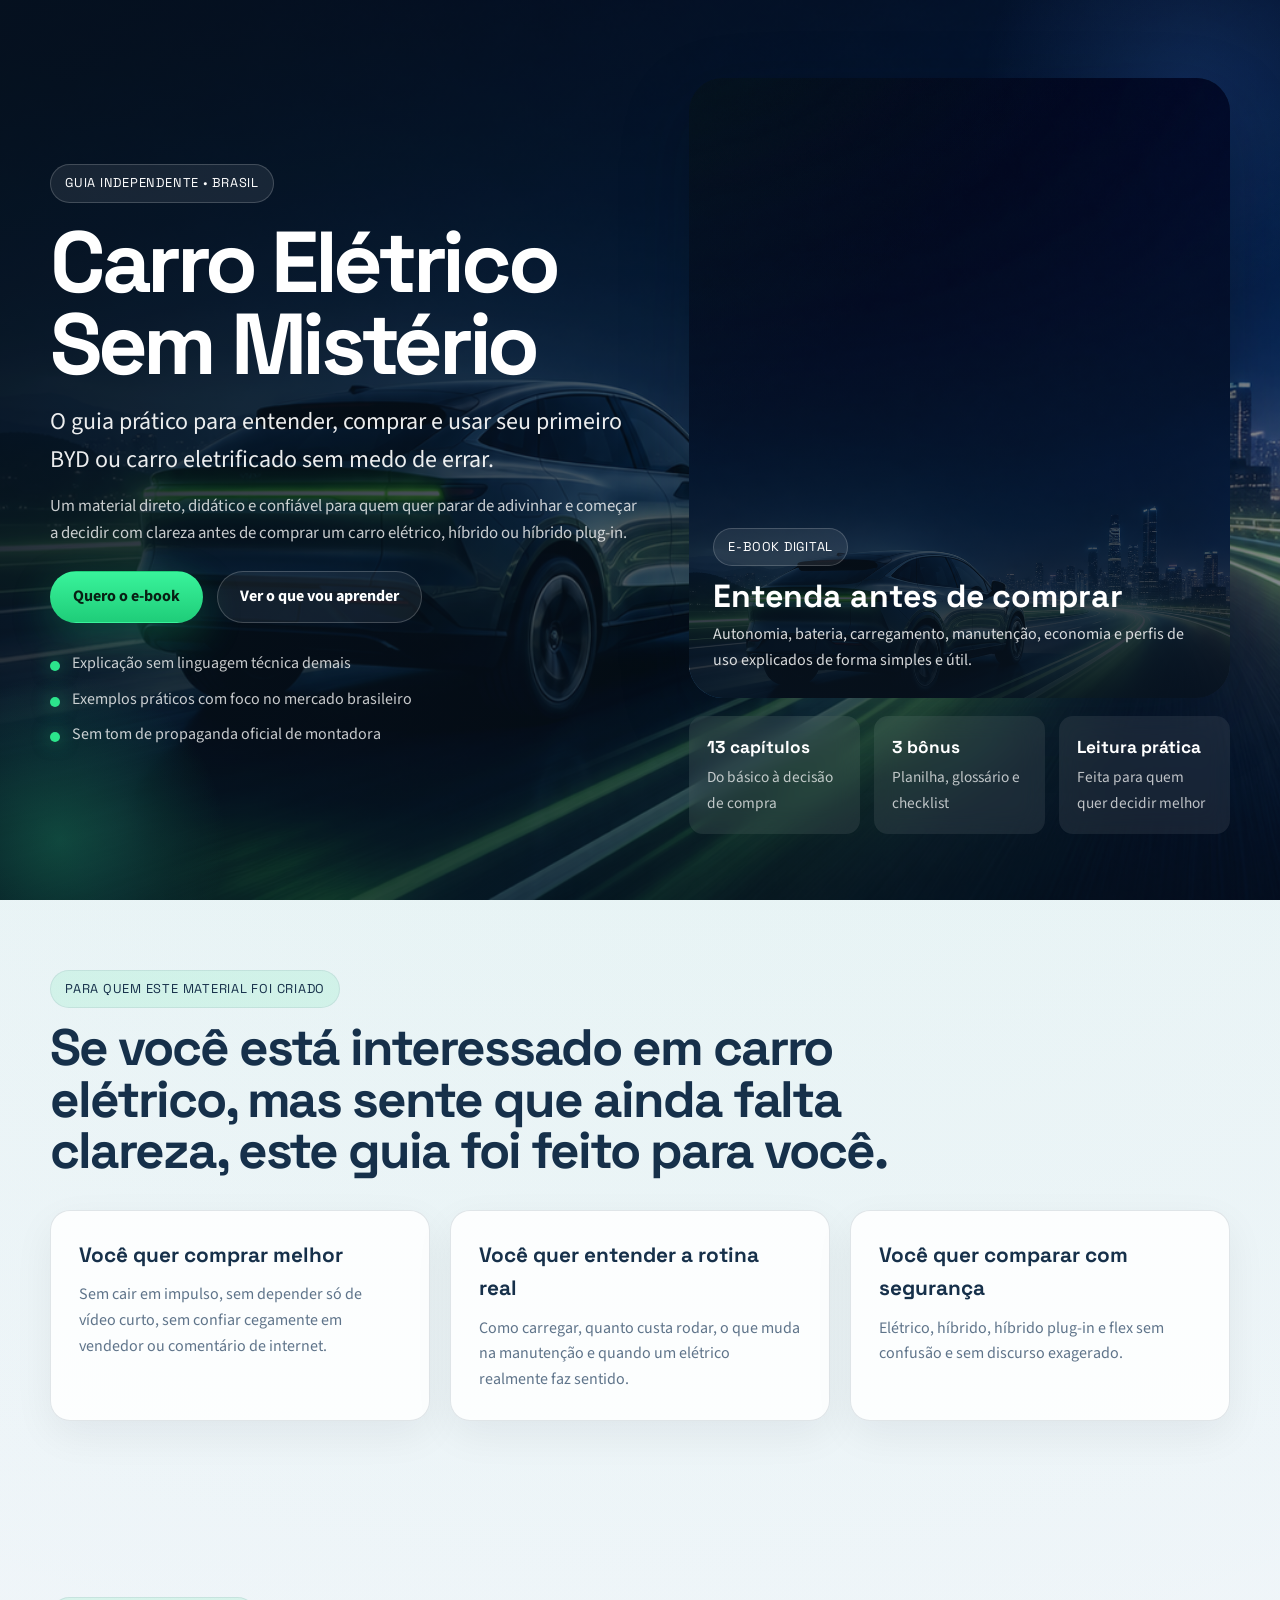
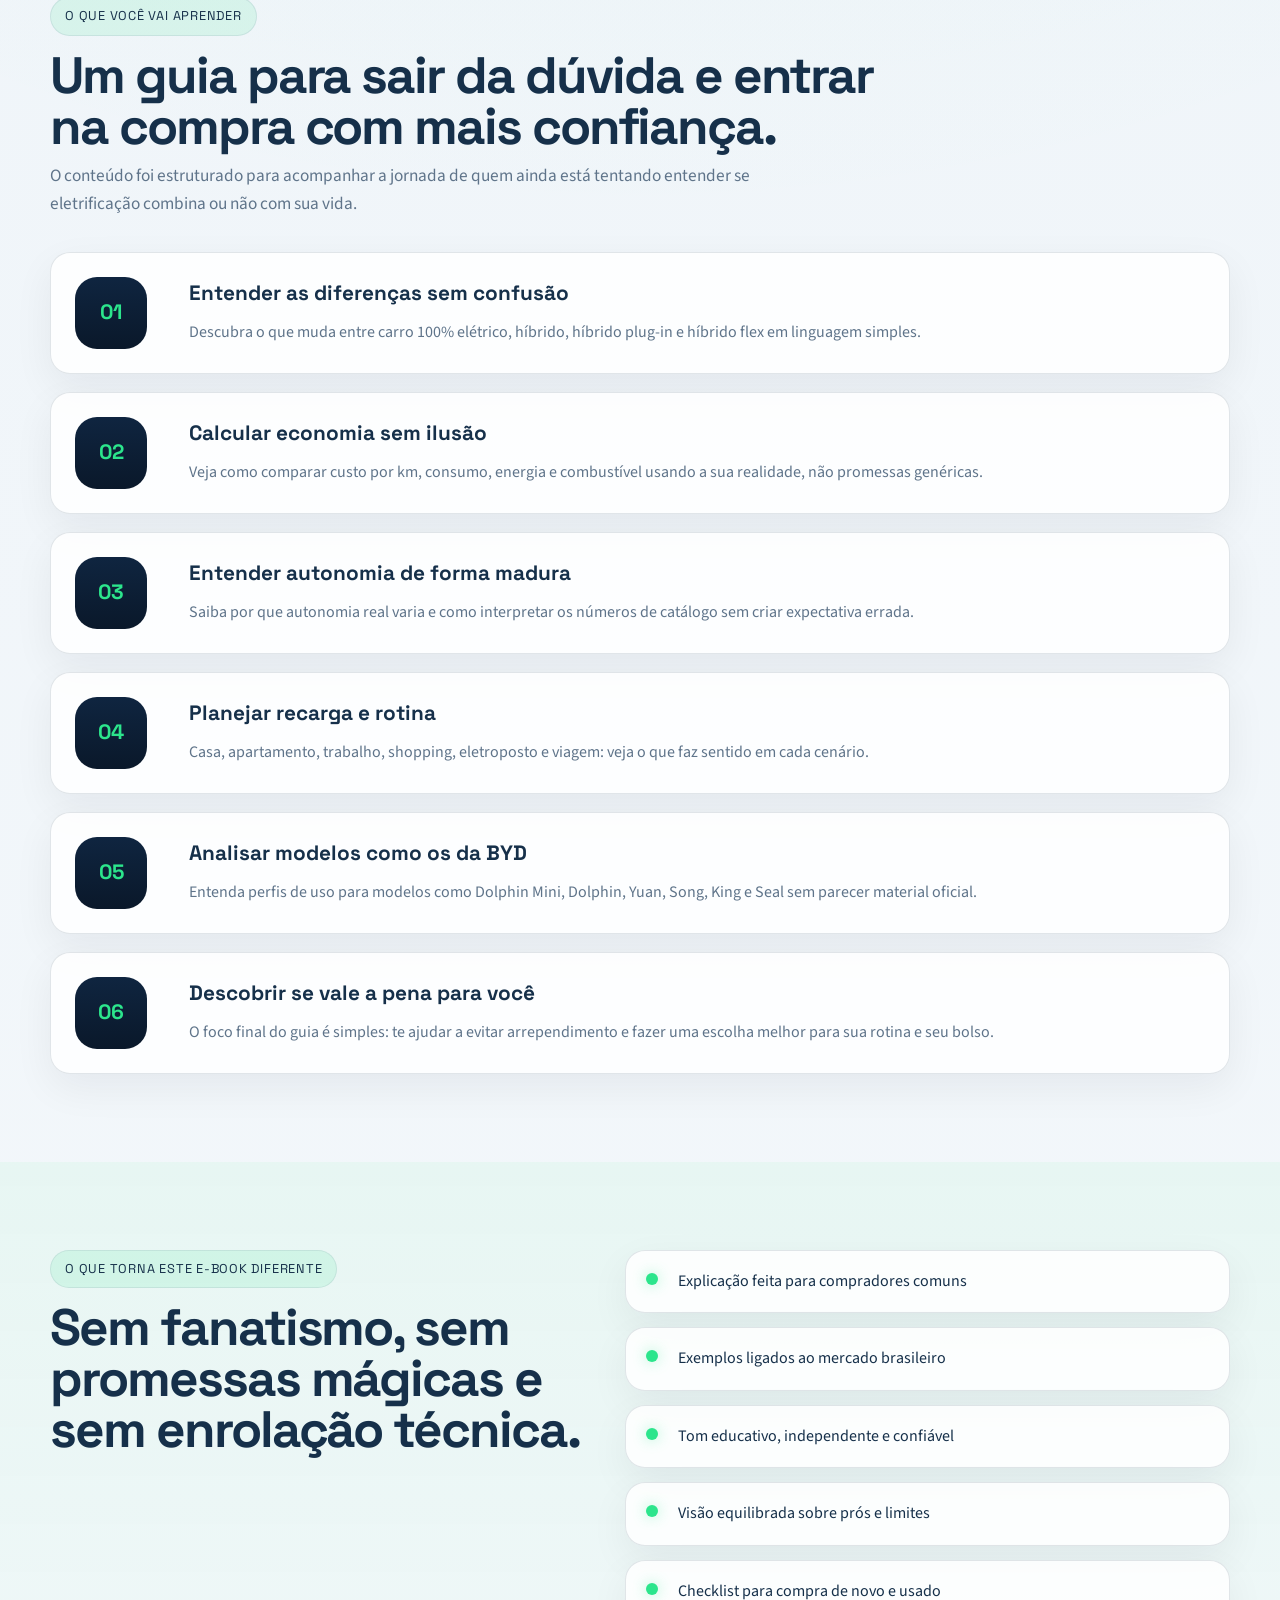
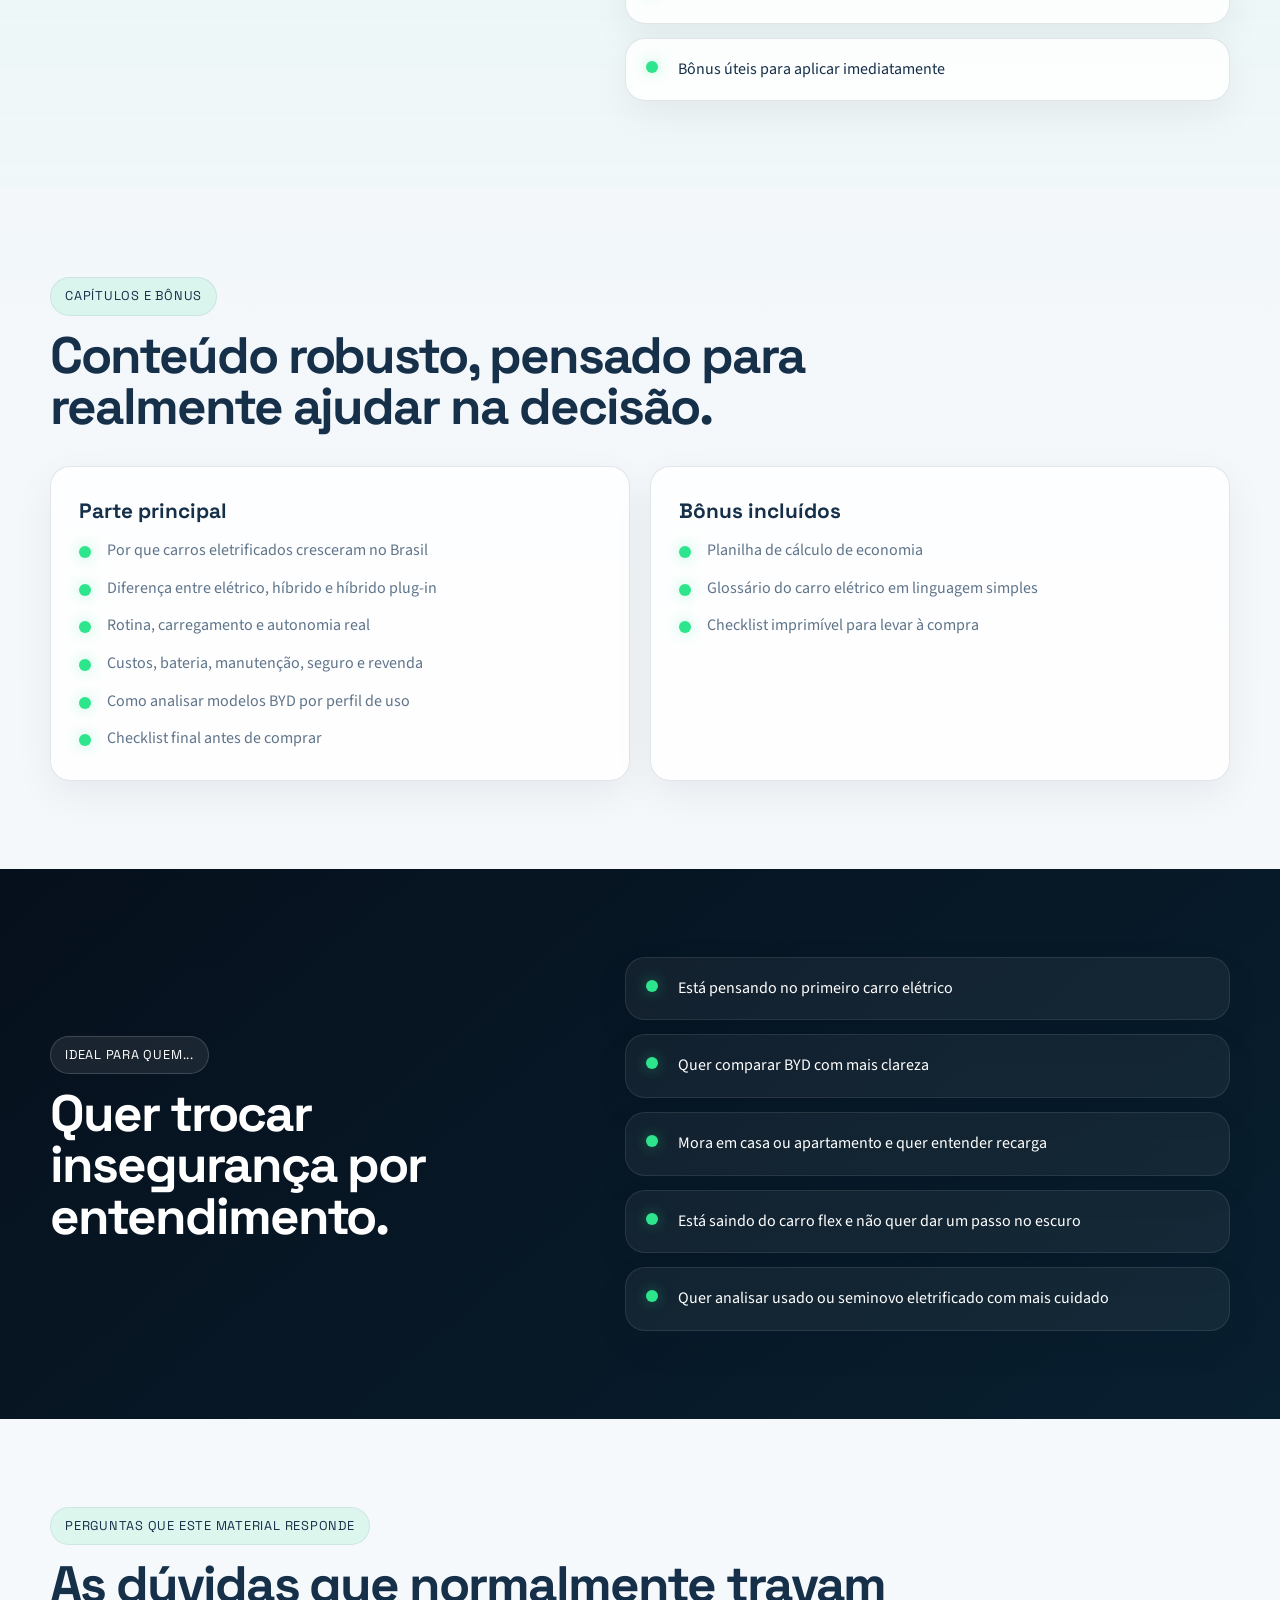
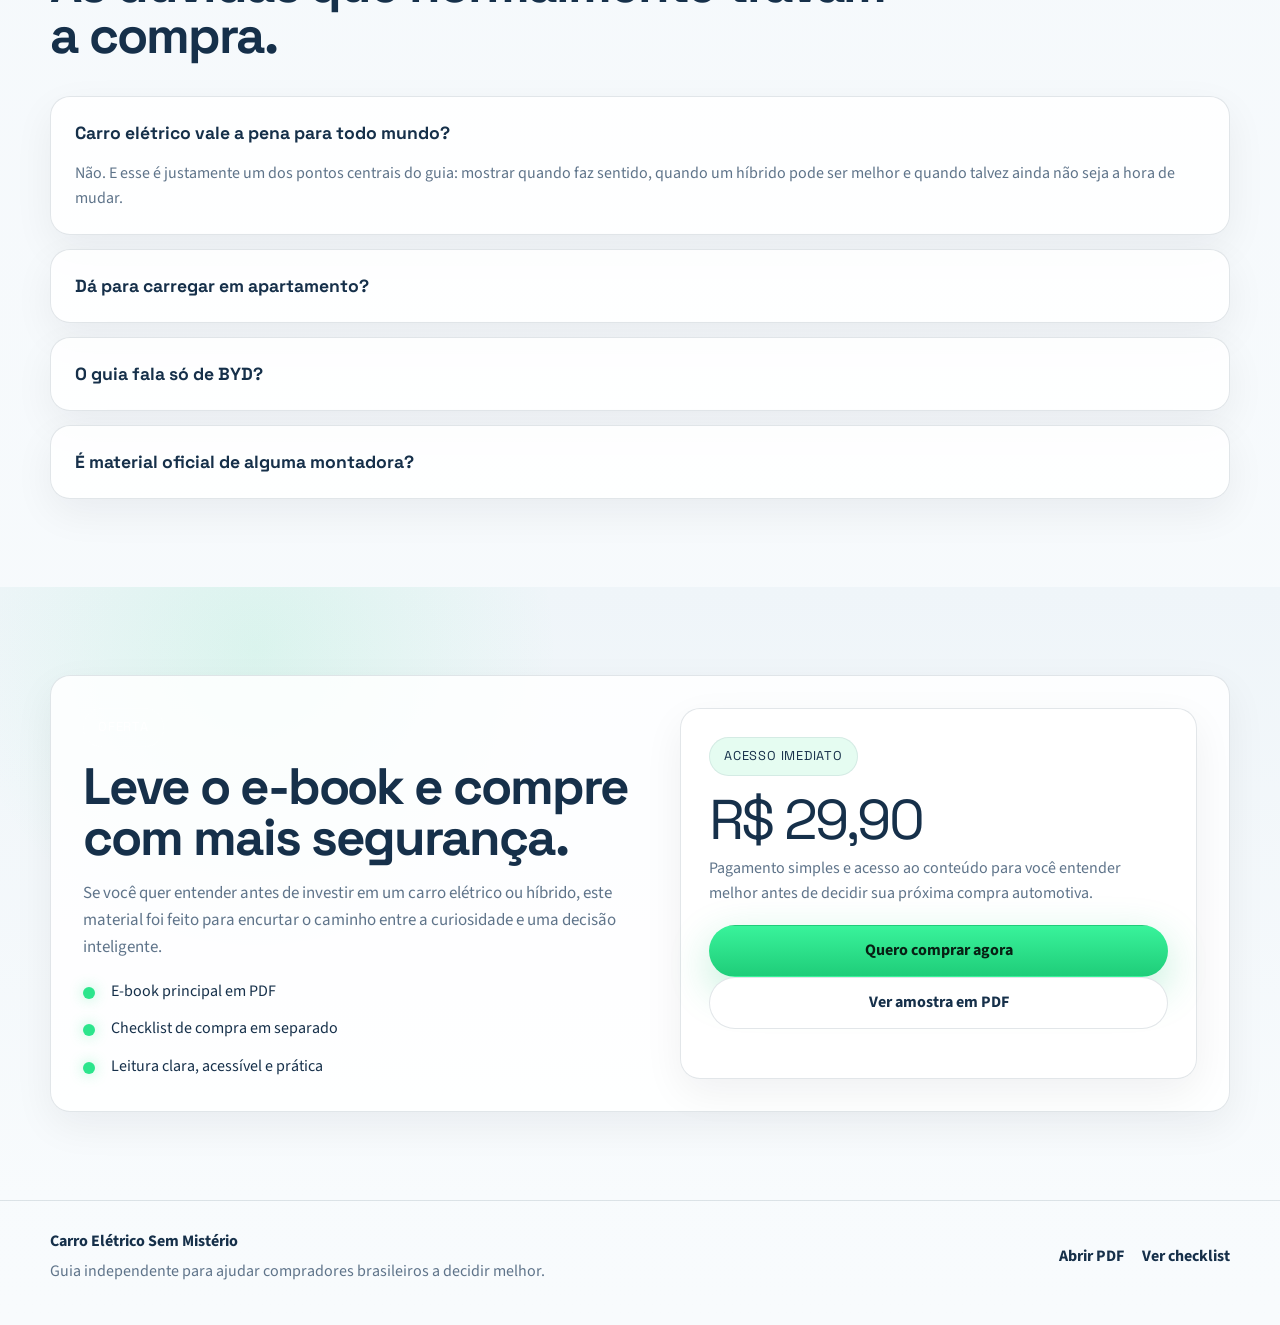
==== index.html @ 1630965d "Add ebook files and sales landing page" ====
<!doctype html>
<html lang="pt-BR">
  <head>
    <meta charset="utf-8">
    <meta name="viewport" content="width=device-width, initial-scale=1">
    <title>Carro Elétrico Sem Mistério | Guia independente para comprar melhor</title>
    <meta
      name="description"
      content="Entenda bateria, autonomia, carregamento, manutenção, economia e escolha do modelo ideal antes de comprar seu primeiro carro elétrico ou híbrido."
    >
    <link rel="preconnect" href="https://fonts.googleapis.com">
    <link rel="preconnect" href="https://fonts.gstatic.com" crossorigin>
    <link
      href="https://fonts.googleapis.com/css2?family=Space+Grotesk:wght@400;500;700&family=Source+Sans+3:wght@400;600;700&display=swap"
      rel="stylesheet"
    >
    <link rel="stylesheet" href="styles.css">
  </head>
  <body>
    <header class="hero">
      <div class="hero__bg"></div>
      <div class="hero__glow hero__glow--left"></div>
      <div class="hero__glow hero__glow--right"></div>
      <div class="container hero__inner">
        <div class="hero__copy">
          <div class="pill">Guia independente • Brasil</div>
          <h1>Carro Elétrico Sem Mistério</h1>
          <p class="hero__lead">
            O guia prático para entender, comprar e usar seu primeiro BYD ou carro
            eletrificado sem medo de errar.
          </p>
          <p class="hero__text">
            Um material direto, didático e confiável para quem quer parar de
            adivinhar e começar a decidir com clareza antes de comprar um carro
            elétrico, híbrido ou híbrido plug-in.
          </p>
          <div class="hero__actions">
            <a class="btn btn--primary" href="#oferta">Quero o e-book</a>
            <a class="btn btn--ghost" href="#conteudo">Ver o que vou aprender</a>
          </div>
          <ul class="hero__trust">
            <li>Explicação sem linguagem técnica demais</li>
            <li>Exemplos práticos com foco no mercado brasileiro</li>
            <li>Sem tom de propaganda oficial de montadora</li>
          </ul>
        </div>

        <aside class="hero__card">
          <div class="book-card">
            <img
              src="cover-background.png"
              alt="Capa do e-book Carro Elétrico Sem Mistério"
              class="book-card__image"
            >
            <div class="book-card__overlay"></div>
            <div class="book-card__content">
              <span class="book-card__tag">E-book digital</span>
              <h2>Entenda antes de comprar</h2>
              <p>
                Autonomia, bateria, carregamento, manutenção, economia e perfis
                de uso explicados de forma simples e útil.
              </p>
            </div>
          </div>
          <div class="stats">
            <div class="stats__item">
              <strong>13 capítulos</strong>
              <span>Do básico à decisão de compra</span>
            </div>
            <div class="stats__item">
              <strong>3 bônus</strong>
              <span>Planilha, glossário e checklist</span>
            </div>
            <div class="stats__item">
              <strong>Leitura prática</strong>
              <span>Feita para quem quer decidir melhor</span>
            </div>
          </div>
        </aside>
      </div>
    </header>

    <main>
      <section class="section section--problem">
        <div class="container">
          <div class="section-heading">
            <span class="eyebrow">Para quem este material foi criado</span>
            <h2>Se você está interessado em carro elétrico, mas sente que ainda falta clareza, este guia foi feito para você.</h2>
          </div>
          <div class="grid grid--3">
            <article class="card">
              <h3>Você quer comprar melhor</h3>
              <p>
                Sem cair em impulso, sem depender só de vídeo curto, sem confiar
                cegamente em vendedor ou comentário de internet.
              </p>
            </article>
            <article class="card">
              <h3>Você quer entender a rotina real</h3>
              <p>
                Como carregar, quanto custa rodar, o que muda na manutenção e
                quando um elétrico realmente faz sentido.
              </p>
            </article>
            <article class="card">
              <h3>Você quer comparar com segurança</h3>
              <p>
                Elétrico, híbrido, híbrido plug-in e flex sem confusão e sem
                discurso exagerado.
              </p>
            </article>
          </div>
        </div>
      </section>

      <section id="conteudo" class="section">
        <div class="container">
          <div class="section-heading">
            <span class="eyebrow">O que você vai aprender</span>
            <h2>Um guia para sair da dúvida e entrar na compra com mais confiança.</h2>
            <p>
              O conteúdo foi estruturado para acompanhar a jornada de quem ainda
              está tentando entender se eletrificação combina ou não com sua vida.
            </p>
          </div>

          <div class="feature-list">
            <article class="feature">
              <span class="feature__number">01</span>
              <div>
                <h3>Entender as diferenças sem confusão</h3>
                <p>
                  Descubra o que muda entre carro 100% elétrico, híbrido,
                  híbrido plug-in e híbrido flex em linguagem simples.
                </p>
              </div>
            </article>
            <article class="feature">
              <span class="feature__number">02</span>
              <div>
                <h3>Calcular economia sem ilusão</h3>
                <p>
                  Veja como comparar custo por km, consumo, energia e
                  combustível usando a sua realidade, não promessas genéricas.
                </p>
              </div>
            </article>
            <article class="feature">
              <span class="feature__number">03</span>
              <div>
                <h3>Entender autonomia de forma madura</h3>
                <p>
                  Saiba por que autonomia real varia e como interpretar os
                  números de catálogo sem criar expectativa errada.
                </p>
              </div>
            </article>
            <article class="feature">
              <span class="feature__number">04</span>
              <div>
                <h3>Planejar recarga e rotina</h3>
                <p>
                  Casa, apartamento, trabalho, shopping, eletroposto e viagem:
                  veja o que faz sentido em cada cenário.
                </p>
              </div>
            </article>
            <article class="feature">
              <span class="feature__number">05</span>
              <div>
                <h3>Analisar modelos como os da BYD</h3>
                <p>
                  Entenda perfis de uso para modelos como Dolphin Mini,
                  Dolphin, Yuan, Song, King e Seal sem parecer material oficial.
                </p>
              </div>
            </article>
            <article class="feature">
              <span class="feature__number">06</span>
              <div>
                <h3>Descobrir se vale a pena para você</h3>
                <p>
                  O foco final do guia é simples: te ajudar a evitar arrependimento
                  e fazer uma escolha melhor para sua rotina e seu bolso.
                </p>
              </div>
            </article>
          </div>
        </div>
      </section>

      <section class="section section--accent">
        <div class="container split">
          <div>
            <span class="eyebrow">O que torna este e-book diferente</span>
            <h2>Sem fanatismo, sem promessas mágicas e sem enrolação técnica.</h2>
          </div>
          <div class="check-grid">
            <div class="check-item">Explicação feita para compradores comuns</div>
            <div class="check-item">Exemplos ligados ao mercado brasileiro</div>
            <div class="check-item">Tom educativo, independente e confiável</div>
            <div class="check-item">Visão equilibrada sobre prós e limites</div>
            <div class="check-item">Checklist para compra de novo e usado</div>
            <div class="check-item">Bônus úteis para aplicar imediatamente</div>
          </div>
        </div>
      </section>

      <section class="section">
        <div class="container">
          <div class="section-heading">
            <span class="eyebrow">Capítulos e bônus</span>
            <h2>Conteúdo robusto, pensado para realmente ajudar na decisão.</h2>
          </div>
          <div class="chapters">
            <article class="chapter-card">
              <h3>Parte principal</h3>
              <ul>
                <li>Por que carros eletrificados cresceram no Brasil</li>
                <li>Diferença entre elétrico, híbrido e híbrido plug-in</li>
                <li>Rotina, carregamento e autonomia real</li>
                <li>Custos, bateria, manutenção, seguro e revenda</li>
                <li>Como analisar modelos BYD por perfil de uso</li>
                <li>Checklist final antes de comprar</li>
              </ul>
            </article>
            <article class="chapter-card">
              <h3>Bônus incluídos</h3>
              <ul>
                <li>Planilha de cálculo de economia</li>
                <li>Glossário do carro elétrico em linguagem simples</li>
                <li>Checklist imprimível para levar à compra</li>
              </ul>
            </article>
          </div>
        </div>
      </section>

      <section class="section section--dark">
        <div class="container split split--center">
          <div>
            <span class="eyebrow">Ideal para quem...</span>
            <h2>Quer trocar insegurança por entendimento.</h2>
          </div>
          <div class="audience-list">
            <div class="audience-item">Está pensando no primeiro carro elétrico</div>
            <div class="audience-item">Quer comparar BYD com mais clareza</div>
            <div class="audience-item">Mora em casa ou apartamento e quer entender recarga</div>
            <div class="audience-item">Está saindo do carro flex e não quer dar um passo no escuro</div>
            <div class="audience-item">Quer analisar usado ou seminovo eletrificado com mais cuidado</div>
          </div>
        </div>
      </section>

      <section class="section">
        <div class="container">
          <div class="section-heading">
            <span class="eyebrow">Perguntas que este material responde</span>
            <h2>As dúvidas que normalmente travam a compra.</h2>
          </div>
          <div class="faq">
            <details class="faq__item" open>
              <summary>Carro elétrico vale a pena para todo mundo?</summary>
              <p>
                Não. E esse é justamente um dos pontos centrais do guia: mostrar
                quando faz sentido, quando um híbrido pode ser melhor e quando talvez
                ainda não seja a hora de mudar.
              </p>
            </details>
            <details class="faq__item">
              <summary>Dá para carregar em apartamento?</summary>
              <p>
                Em muitos casos, sim. Mas existem regras, limitações e cuidados
                técnicos que precisam ser avaliados com o condomínio e com um
                profissional qualificado.
              </p>
            </details>
            <details class="faq__item">
              <summary>O guia fala só de BYD?</summary>
              <p>
                Não. Ele usa modelos como os da BYD como referência prática,
                porque são muito procurados no Brasil, mas o conteúdo ajuda em
                qualquer comparação de eletrificados.
              </p>
            </details>
            <details class="faq__item">
              <summary>É material oficial de alguma montadora?</summary>
              <p>
                Não. É um guia independente e educativo, pensado para ajudar o
                comprador a decidir melhor.
              </p>
            </details>
          </div>
        </div>
      </section>

      <section id="oferta" class="section offer">
        <div class="container offer__box">
          <div class="offer__copy">
            <span class="eyebrow">Oferta</span>
            <h2>Leve o e-book e compre com mais segurança.</h2>
            <p>
              Se você quer entender antes de investir em um carro elétrico ou
              híbrido, este material foi feito para encurtar o caminho entre a
              curiosidade e uma decisão inteligente.
            </p>
            <ul class="offer__list">
              <li>E-book principal em PDF</li>
              <li>Checklist de compra em separado</li>
              <li>Leitura clara, acessível e prática</li>
            </ul>
          </div>
          <div class="price-card">
            <div class="price-card__label">Acesso imediato</div>
            <div class="price-card__price">R$ 29,90</div>
            <p class="price-card__note">
              Pagamento simples e acesso ao conteúdo para você entender melhor
              antes de decidir sua próxima compra automotiva.
            </p>
            <a class="btn btn--primary btn--full" href="https://pay.cakto.com.br/drbs28f_901971" target="_blank" rel="noopener noreferrer">Quero comprar agora</a>
            <a class="btn btn--secondary btn--full" href="ebook-carro-eletrico-sem-misterio.pdf" target="_blank" rel="noopener noreferrer">Ver amostra em PDF</a>
          </div>
        </div>
      </section>
    </main>

    <footer class="footer">
      <div class="container footer__inner">
        <div>
          <strong>Carro Elétrico Sem Mistério</strong>
          <p>Guia independente para ajudar compradores brasileiros a decidir melhor.</p>
        </div>
        <div class="footer__links">
          <a href="ebook-carro-eletrico-sem-misterio.pdf" target="_blank" rel="noopener noreferrer">Abrir PDF</a>
          <a href="checklist-compra-carro-eletrico.md" target="_blank" rel="noopener noreferrer">Ver checklist</a>
        </div>
      </div>
    </footer>
  </body>
</html>
---- styles.css ----
:root {
  --bg: #08131f;
  --bg-soft: #0d1d2f;
  --panel: #0f2135;
  --paper: #f5f8fb;
  --white: #ffffff;
  --text: #16304a;
  --muted: #5f748a;
  --line: rgba(19, 48, 74, 0.12);
  --green: #2ce58c;
  --green-dark: #11b666;
  --green-soft: rgba(44, 229, 140, 0.12);
  --shadow: 0 24px 70px rgba(2, 12, 24, 0.24);
  --radius-lg: 28px;
  --radius-md: 20px;
  --radius-sm: 14px;
  --container: 1180px;
}

* {
  box-sizing: border-box;
}

html {
  scroll-behavior: smooth;
}

body {
  margin: 0;
  color: var(--text);
  background:
    radial-gradient(circle at top, rgba(44, 229, 140, 0.07), transparent 30%),
    linear-gradient(180deg, #edf3f8 0%, #f8fbfd 100%);
  font-family: "Source Sans 3", Arial, sans-serif;
  line-height: 1.6;
}

img {
  display: block;
  max-width: 100%;
}

a {
  color: inherit;
}

.container {
  width: min(calc(100% - 40px), var(--container));
  margin: 0 auto;
}

.hero {
  position: relative;
  overflow: hidden;
  color: var(--white);
  background:
    linear-gradient(135deg, rgba(7, 19, 31, 0.92), rgba(9, 24, 43, 0.86)),
    linear-gradient(180deg, #07131f, #0d2137);
}

.hero__bg,
.hero__glow {
  position: absolute;
  inset: 0;
}

.hero__bg {
  background:
    linear-gradient(90deg, rgba(6, 17, 28, 0.84), rgba(6, 17, 28, 0.38)),
    url("cover-background.png") center bottom / cover no-repeat;
  opacity: 0.82;
}

.hero__glow--left {
  inset: auto auto -120px -120px;
  width: 360px;
  height: 360px;
  border-radius: 50%;
  background: radial-gradient(circle, rgba(44, 229, 140, 0.24), transparent 65%);
}

.hero__glow--right {
  inset: -120px -120px auto auto;
  width: 420px;
  height: 420px;
  border-radius: 50%;
  background: radial-gradient(circle, rgba(79, 143, 255, 0.16), transparent 70%);
}

.hero__inner {
  position: relative;
  display: grid;
  grid-template-columns: 1.05fr 0.95fr;
  gap: 42px;
  align-items: center;
  min-height: 100vh;
  padding: 72px 0 60px;
}

.pill,
.eyebrow,
.book-card__tag,
.price-card__label {
  display: inline-flex;
  align-items: center;
  gap: 8px;
  padding: 8px 14px;
  border-radius: 999px;
  border: 1px solid rgba(255, 255, 255, 0.18);
  background: rgba(255, 255, 255, 0.08);
  font-family: "Space Grotesk", Arial, sans-serif;
  font-size: 0.8rem;
  letter-spacing: 0.06em;
  text-transform: uppercase;
}

.hero h1,
.section h2,
.book-card h2,
.price-card__price {
  font-family: "Space Grotesk", Arial, sans-serif;
}

.hero h1 {
  margin: 18px 0 18px;
  max-width: 12ch;
  font-size: clamp(2.6rem, 7vw, 5.4rem);
  line-height: 0.95;
  letter-spacing: -0.05em;
}

.hero__lead {
  max-width: 640px;
  margin: 0 0 14px;
  font-size: clamp(1.18rem, 2vw, 1.5rem);
  color: rgba(255, 255, 255, 0.92);
}

.hero__text {
  max-width: 620px;
  margin: 0 0 24px;
  color: rgba(255, 255, 255, 0.78);
  font-size: 1.05rem;
}

.hero__actions {
  display: flex;
  flex-wrap: wrap;
  gap: 14px;
  margin-bottom: 28px;
}

.btn {
  display: inline-flex;
  align-items: center;
  justify-content: center;
  min-height: 52px;
  padding: 0 22px;
  border: 1px solid transparent;
  border-radius: 999px;
  text-decoration: none;
  font-weight: 700;
  transition: transform 0.2s ease, border-color 0.2s ease, background 0.2s ease;
}

.btn:hover {
  transform: translateY(-1px);
}

.btn--primary {
  color: #082014;
  background: linear-gradient(180deg, #39f39b, #1fcd79);
  box-shadow: 0 14px 40px rgba(30, 198, 117, 0.28);
}

.btn--ghost {
  color: var(--white);
  border-color: rgba(255, 255, 255, 0.2);
  background: rgba(255, 255, 255, 0.06);
}

.btn--secondary {
  color: var(--text);
  border-color: var(--line);
  background: var(--white);
}

.btn--full {
  width: 100%;
}

.hero__trust {
  display: grid;
  gap: 10px;
  margin: 0;
  padding: 0;
  list-style: none;
  color: rgba(255, 255, 255, 0.78);
}

.hero__trust li {
  position: relative;
  padding-left: 22px;
}

.hero__trust li::before {
  content: "";
  position: absolute;
  left: 0;
  top: 10px;
  width: 10px;
  height: 10px;
  border-radius: 50%;
  background: var(--green);
  box-shadow: 0 0 18px rgba(44, 229, 140, 0.55);
}

.hero__card {
  display: grid;
  gap: 18px;
}

.book-card {
  position: relative;
  min-height: 620px;
  border-radius: 34px;
  overflow: hidden;
  box-shadow: var(--shadow);
  background: #0b1827;
}

.book-card__image,
.book-card__overlay {
  position: absolute;
  inset: 0;
  width: 100%;
  height: 100%;
}

.book-card__image {
  object-fit: cover;
}

.book-card__overlay {
  background:
    linear-gradient(180deg, rgba(7, 18, 30, 0.18), rgba(7, 18, 30, 0.9)),
    linear-gradient(135deg, rgba(44, 229, 140, 0.08), transparent 35%);
}

.book-card__content {
  position: absolute;
  left: 24px;
  right: 24px;
  bottom: 24px;
  z-index: 1;
}

.book-card h2 {
  margin: 14px 0 10px;
  font-size: 2rem;
  line-height: 1;
}

.book-card p {
  margin: 0;
  color: rgba(255, 255, 255, 0.84);
}

.stats {
  display: grid;
  grid-template-columns: repeat(3, 1fr);
  gap: 14px;
}

.stats__item {
  padding: 18px;
  border-radius: var(--radius-sm);
  background: rgba(255, 255, 255, 0.08);
  backdrop-filter: blur(12px);
}

.stats__item strong {
  display: block;
  margin-bottom: 4px;
  font-family: "Space Grotesk", Arial, sans-serif;
  font-size: 1.08rem;
}

.stats__item span {
  color: rgba(255, 255, 255, 0.72);
  font-size: 0.96rem;
}

.section {
  padding: 88px 0;
}

.section--problem {
  padding-top: 70px;
}

.section--accent {
  background:
    linear-gradient(180deg, rgba(44, 229, 140, 0.07), rgba(44, 229, 140, 0.02)),
    var(--paper);
}

.section--dark {
  color: var(--white);
  background:
    linear-gradient(135deg, rgba(6, 16, 28, 0.97), rgba(8, 31, 47, 0.95)),
    linear-gradient(180deg, #08131f, #10263a);
}

.section-heading {
  max-width: 860px;
  margin-bottom: 34px;
}

.eyebrow {
  color: var(--text);
  border-color: rgba(19, 48, 74, 0.08);
  background: var(--green-soft);
}

.section--dark .eyebrow,
.offer .eyebrow {
  color: var(--white);
  border-color: rgba(255, 255, 255, 0.16);
  background: rgba(255, 255, 255, 0.08);
}

.section h2 {
  margin: 14px 0 10px;
  font-size: clamp(2rem, 4vw, 3.4rem);
  line-height: 1;
  letter-spacing: -0.04em;
}

.section-heading p {
  margin: 0;
  max-width: 700px;
  color: var(--muted);
  font-size: 1.08rem;
}

.section--dark .section-heading p,
.section--dark p {
  color: rgba(255, 255, 255, 0.76);
}

.grid {
  display: grid;
  gap: 20px;
}

.grid--3 {
  grid-template-columns: repeat(3, 1fr);
}

.card,
.chapter-card,
.price-card,
.offer__box,
.faq__item,
.feature,
.check-item,
.audience-item {
  border: 1px solid var(--line);
  border-radius: var(--radius-md);
  background: rgba(255, 255, 255, 0.84);
  box-shadow: 0 14px 40px rgba(8, 24, 39, 0.06);
}

.card {
  padding: 28px;
}

.card h3,
.chapter-card h3,
.feature h3 {
  margin: 0 0 10px;
  font-family: "Space Grotesk", Arial, sans-serif;
  font-size: 1.3rem;
}

.card p,
.chapter-card ul,
.feature p {
  margin: 0;
  color: var(--muted);
}

.feature-list {
  display: grid;
  gap: 18px;
}

.feature {
  display: grid;
  grid-template-columns: 96px 1fr;
  gap: 18px;
  padding: 24px;
}

.feature__number {
  display: grid;
  place-items: center;
  width: 72px;
  height: 72px;
  border-radius: 22px;
  background: linear-gradient(180deg, #0f2540, #0a182a);
  color: var(--green);
  font-family: "Space Grotesk", Arial, sans-serif;
  font-size: 1.3rem;
  font-weight: 700;
}

.split {
  display: grid;
  grid-template-columns: 0.95fr 1.05fr;
  gap: 28px;
  align-items: start;
}

.split--center {
  align-items: center;
}

.check-grid,
.audience-list {
  display: grid;
  gap: 14px;
}

.check-item,
.audience-item {
  position: relative;
  padding: 18px 18px 18px 52px;
}

.check-item::before,
.audience-item::before,
.offer__list li::before,
.chapter-card li::before {
  content: "";
  position: absolute;
  left: 20px;
  top: 22px;
  width: 12px;
  height: 12px;
  border-radius: 50%;
  background: var(--green);
  box-shadow: 0 0 14px rgba(44, 229, 140, 0.4);
}

.chapters {
  display: grid;
  grid-template-columns: 1fr 1fr;
  gap: 20px;
}

.chapter-card {
  padding: 28px;
}

.chapter-card ul,
.offer__list {
  margin: 0;
  padding: 0;
  list-style: none;
}

.chapter-card li,
.offer__list li {
  position: relative;
  padding-left: 28px;
  margin-bottom: 12px;
}

.chapter-card li:last-child,
.offer__list li:last-child {
  margin-bottom: 0;
}

.chapter-card li::before,
.offer__list li::before {
  left: 0;
  top: 8px;
}

.section--dark .audience-item {
  color: var(--white);
  border-color: rgba(255, 255, 255, 0.09);
  background: rgba(255, 255, 255, 0.05);
}

.faq {
  display: grid;
  gap: 14px;
}

.faq__item {
  padding: 22px 24px;
}

.faq__item summary {
  cursor: pointer;
  list-style: none;
  font-family: "Space Grotesk", Arial, sans-serif;
  font-size: 1.1rem;
  font-weight: 700;
}

.faq__item summary::-webkit-details-marker {
  display: none;
}

.faq__item p {
  margin: 14px 0 0;
  color: var(--muted);
}

.offer {
  position: relative;
  background:
    radial-gradient(circle at 20% 10%, rgba(44, 229, 140, 0.11), transparent 26%),
    linear-gradient(180deg, #eff5f9, #f8fbfd);
}

.offer__box {
  display: grid;
  grid-template-columns: 1.05fr 0.95fr;
  gap: 26px;
  padding: 32px;
}

.offer__copy p {
  max-width: 640px;
  color: var(--muted);
  font-size: 1.06rem;
}

.price-card {
  padding: 28px;
}

.price-card__label {
  color: var(--text);
  border-color: rgba(19, 48, 74, 0.08);
  background: var(--green-soft);
}

.price-card__price {
  margin: 16px 0 8px;
  font-size: clamp(2rem, 5vw, 3.5rem);
  line-height: 1;
  letter-spacing: -0.05em;
}

.price-card__note {
  margin: 0 0 18px;
  color: var(--muted);
}

.footer {
  padding: 28px 0 40px;
  border-top: 1px solid var(--line);
}

.footer__inner {
  display: flex;
  gap: 20px;
  align-items: center;
  justify-content: space-between;
}

.footer p {
  margin: 4px 0 0;
  color: var(--muted);
}

.footer__links {
  display: flex;
  gap: 18px;
}

.footer__links a {
  text-decoration: none;
  color: var(--text);
  font-weight: 700;
}

@media (max-width: 1080px) {
  .hero__inner,
  .offer__box,
  .split,
  .grid--3,
  .chapters {
    grid-template-columns: 1fr;
  }

  .hero__inner {
    min-height: auto;
    padding-top: 56px;
  }

  .stats {
    grid-template-columns: 1fr;
  }
}

@media (max-width: 720px) {
  .container {
    width: min(calc(100% - 28px), var(--container));
  }

  .section {
    padding: 68px 0;
  }

  .hero h1 {
    max-width: none;
  }

  .feature {
    grid-template-columns: 1fr;
  }

  .feature__number {
    width: 64px;
    height: 64px;
  }

  .book-card {
    min-height: 460px;
  }

  .footer__inner,
  .hero__actions {
    flex-direction: column;
    align-items: stretch;
  }

  .footer__links {
    flex-wrap: wrap;
  }
}
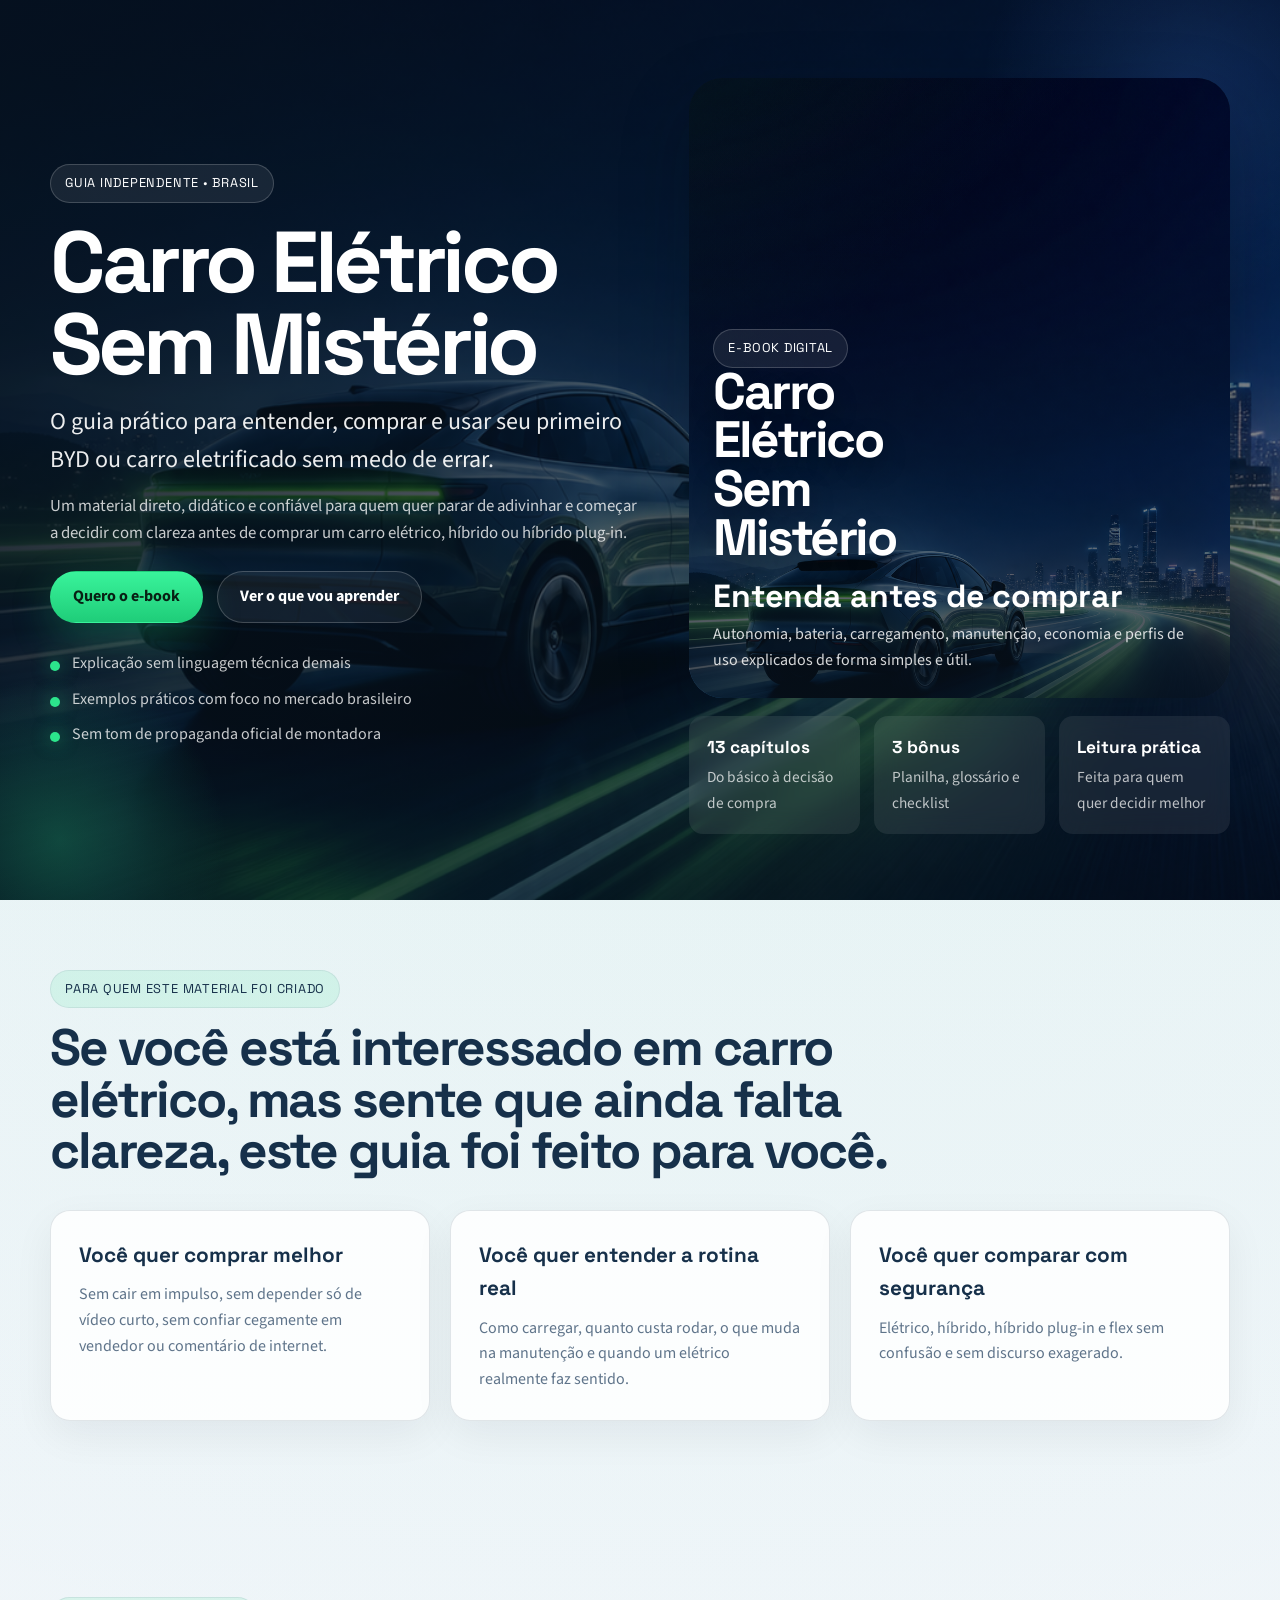
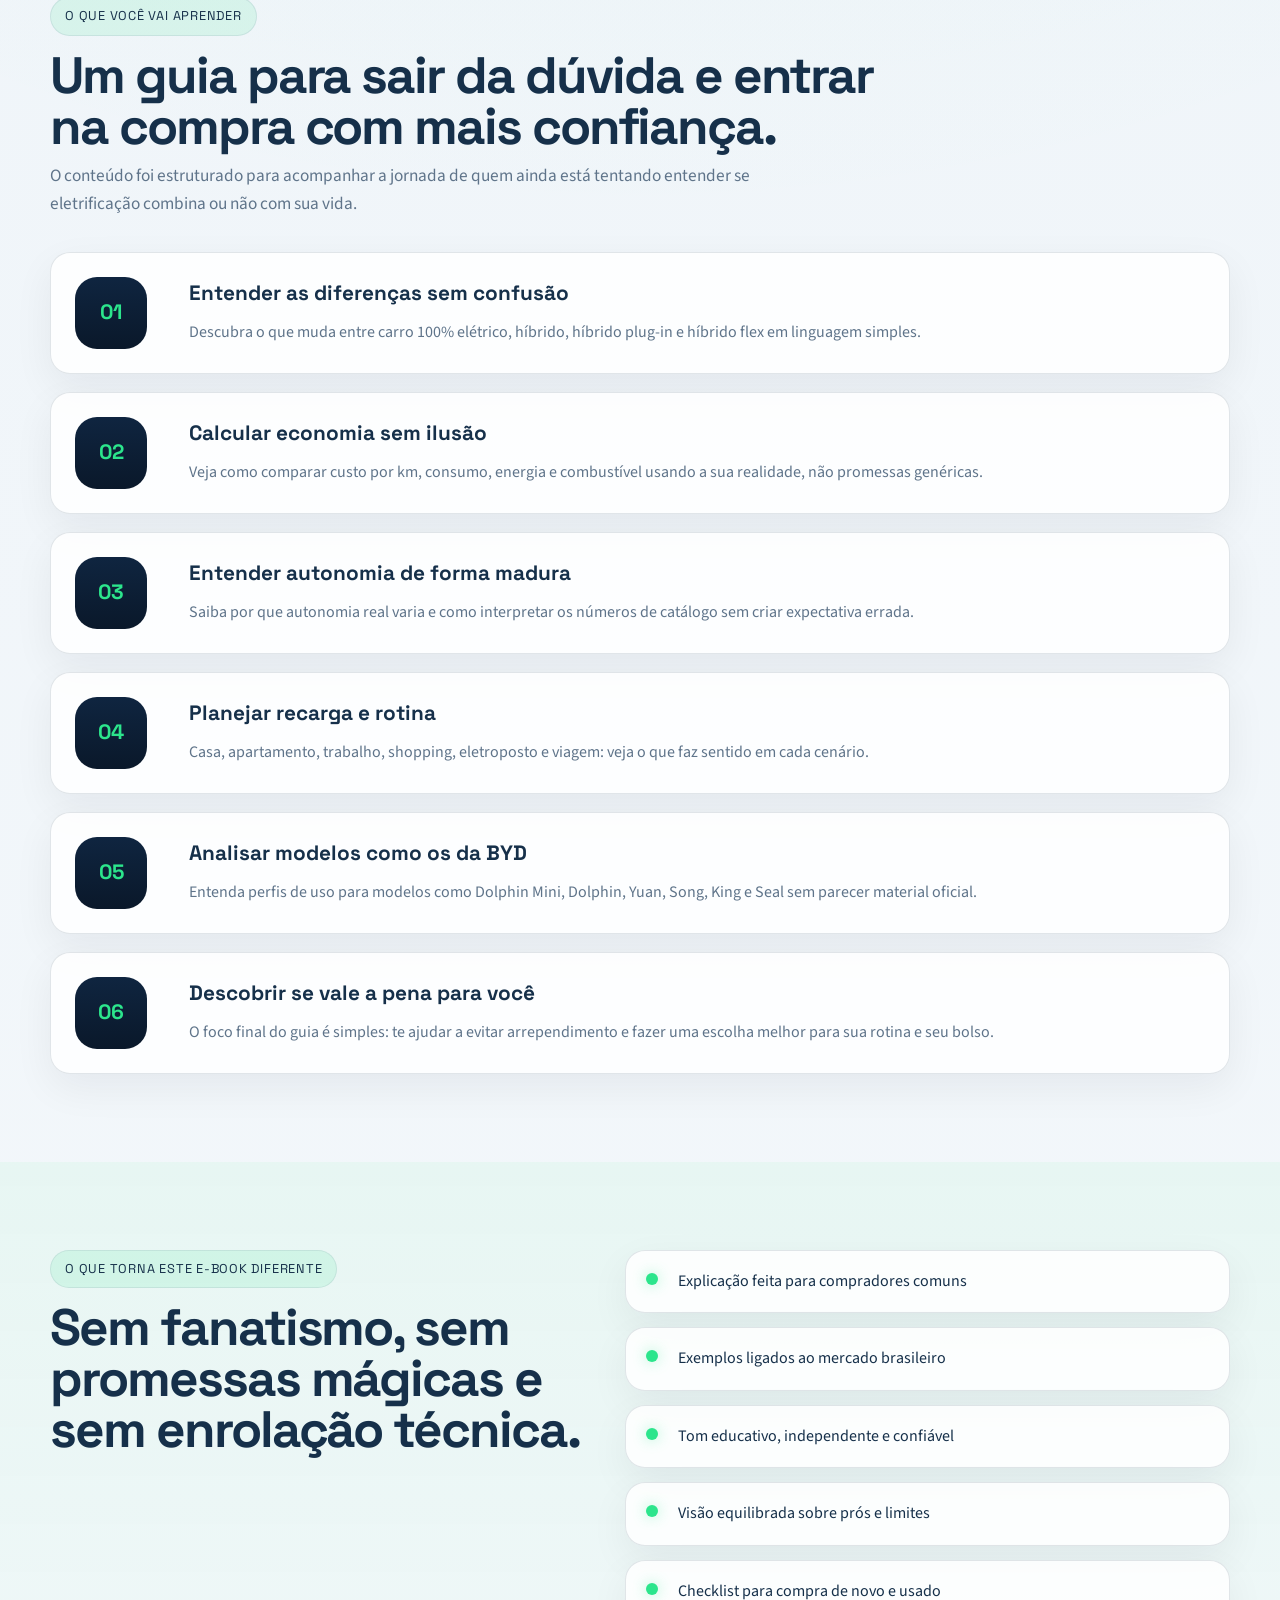
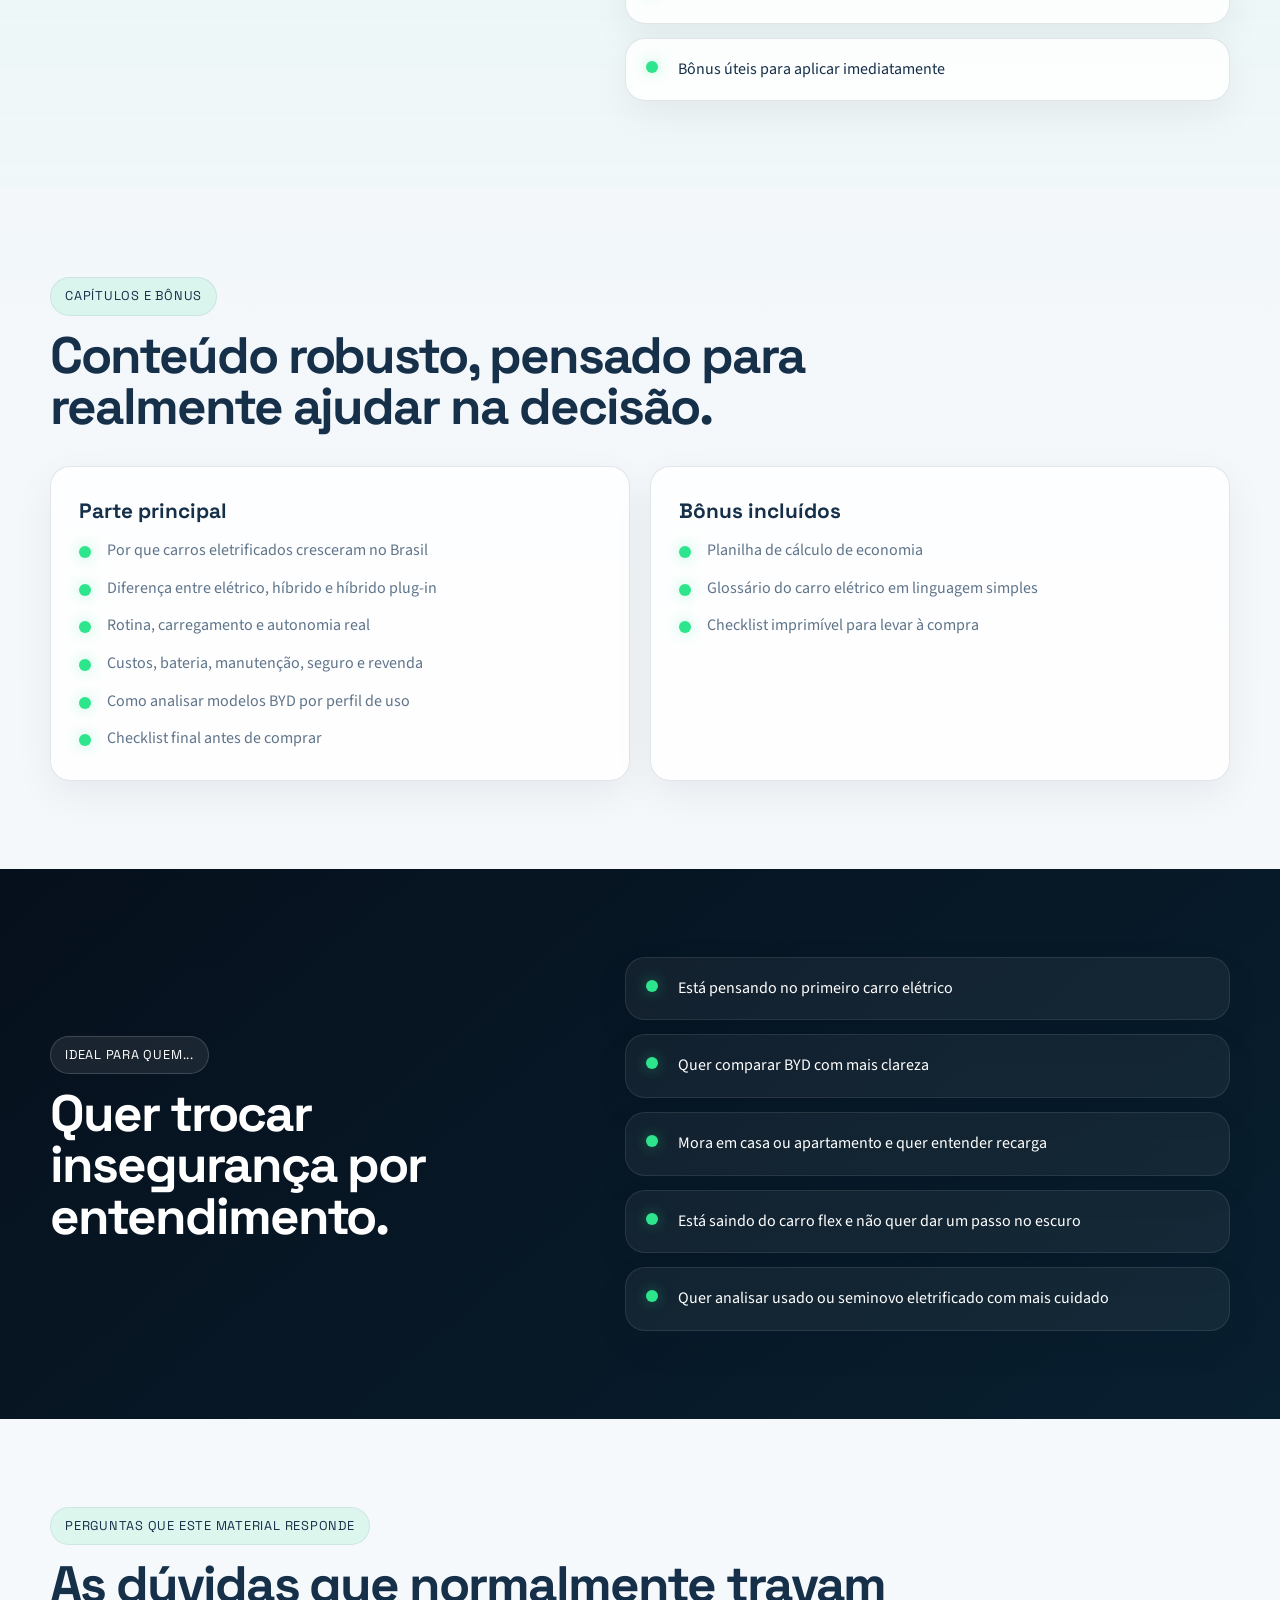
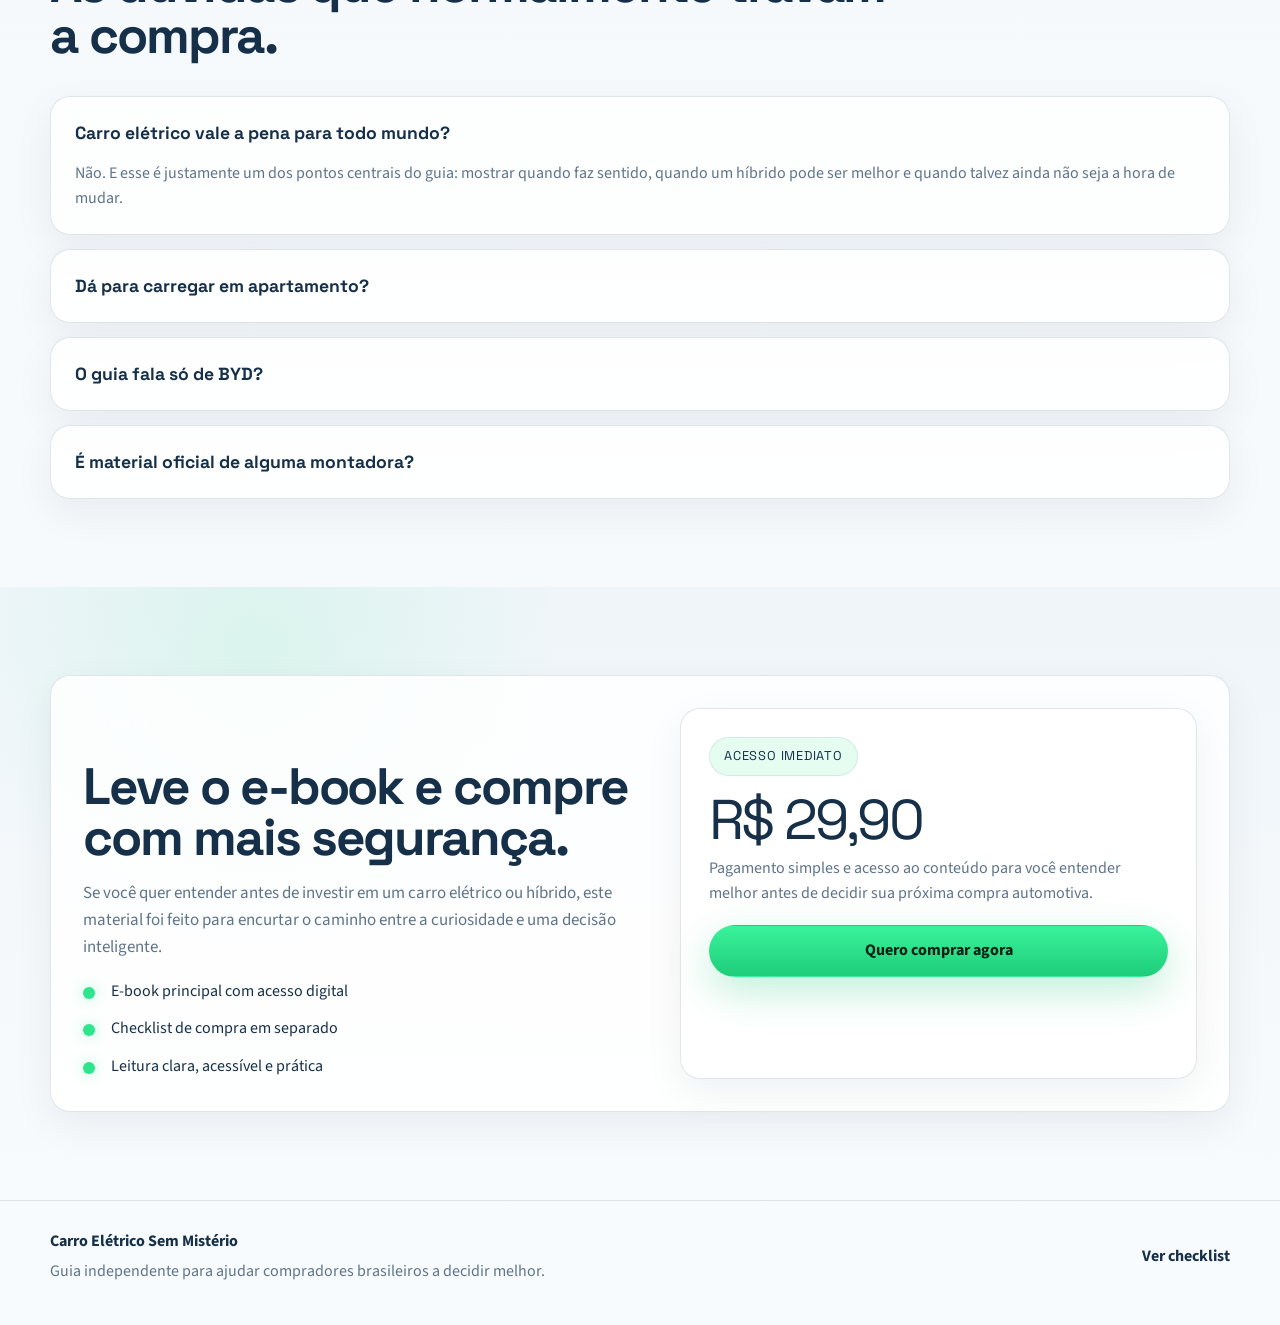
==== commit bf2b933b: "Remove PDF links and improve hero card" ====
--- a/index.html
+++ b/index.html
@@ -55,6 +55,7 @@
             <div class="book-card__overlay"></div>
             <div class="book-card__content">
               <span class="book-card__tag">E-book digital</span>
+              <div class="book-card__mini-title">Carro Elétrico<br>Sem Mistério</div>
               <h2>Entenda antes de comprar</h2>
               <p>
                 Autonomia, bateria, carregamento, manutenção, economia e perfis
@@ -305,7 +306,7 @@
               curiosidade e uma decisão inteligente.
             </p>
             <ul class="offer__list">
-              <li>E-book principal em PDF</li>
+              <li>E-book principal com acesso digital</li>
               <li>Checklist de compra em separado</li>
               <li>Leitura clara, acessível e prática</li>
             </ul>
@@ -318,7 +319,6 @@
               antes de decidir sua próxima compra automotiva.
             </p>
             <a class="btn btn--primary btn--full" href="https://pay.cakto.com.br/drbs28f_901971" target="_blank" rel="noopener noreferrer">Quero comprar agora</a>
-            <a class="btn btn--secondary btn--full" href="ebook-carro-eletrico-sem-misterio.pdf" target="_blank" rel="noopener noreferrer">Ver amostra em PDF</a>
           </div>
         </div>
       </section>
@@ -331,7 +331,6 @@
           <p>Guia independente para ajudar compradores brasileiros a decidir melhor.</p>
         </div>
         <div class="footer__links">
-          <a href="ebook-carro-eletrico-sem-misterio.pdf" target="_blank" rel="noopener noreferrer">Abrir PDF</a>
           <a href="checklist-compra-carro-eletrico.md" target="_blank" rel="noopener noreferrer">Ver checklist</a>
         </div>
       </div>
--- a/styles.css
+++ b/styles.css
@@ -243,7 +243,7 @@
 
 .book-card__overlay {
   background:
-    linear-gradient(180deg, rgba(7, 18, 30, 0.18), rgba(7, 18, 30, 0.9)),
+    linear-gradient(180deg, rgba(7, 18, 30, 0.08), rgba(7, 18, 30, 0.78)),
     linear-gradient(135deg, rgba(44, 229, 140, 0.08), transparent 35%);
 }
 
@@ -253,6 +253,18 @@
   right: 24px;
   bottom: 24px;
   z-index: 1;
+}
+
+.book-card__mini-title {
+  margin: 0 0 18px;
+  max-width: 8ch;
+  color: var(--white);
+  font-family: "Space Grotesk", Arial, sans-serif;
+  font-size: clamp(2rem, 4vw, 3.5rem);
+  font-weight: 700;
+  line-height: 0.95;
+  letter-spacing: -0.05em;
+  text-shadow: 0 10px 24px rgba(0, 0, 0, 0.3);
 }
 
 .book-card h2 {
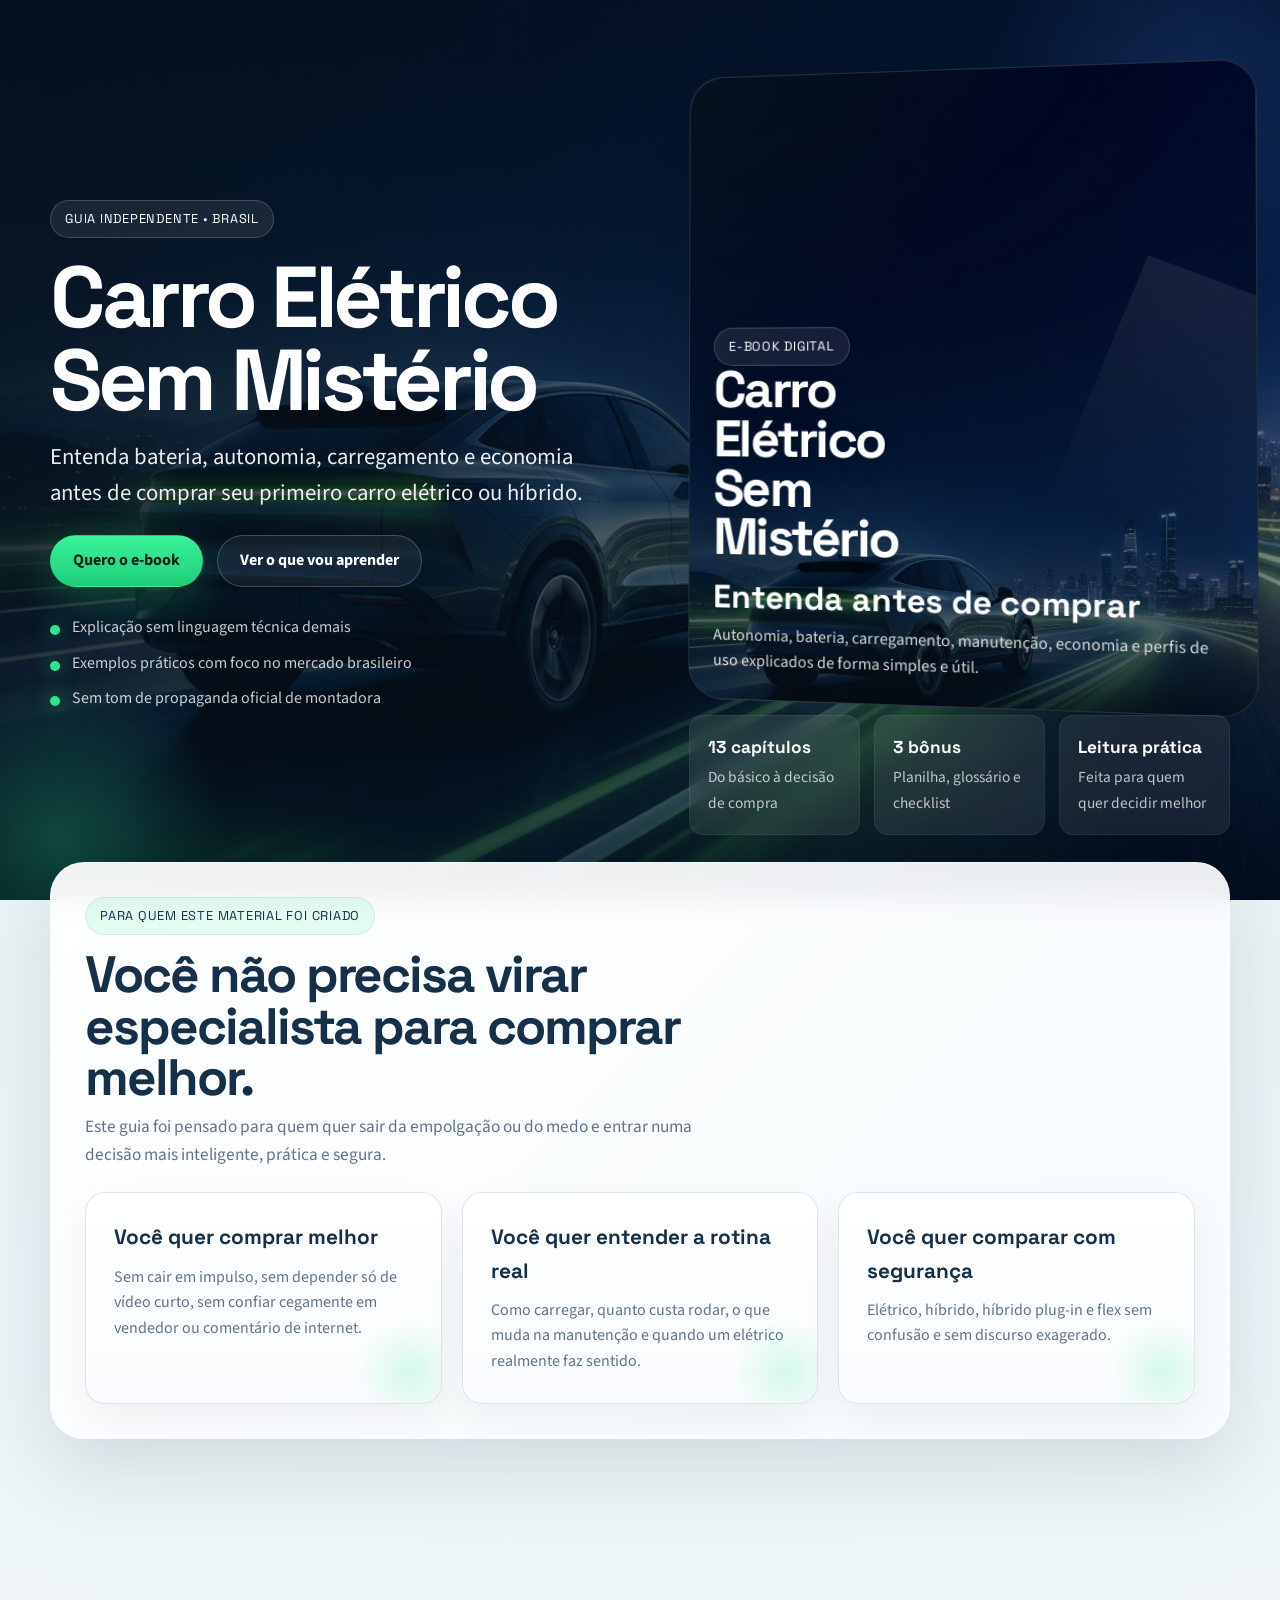
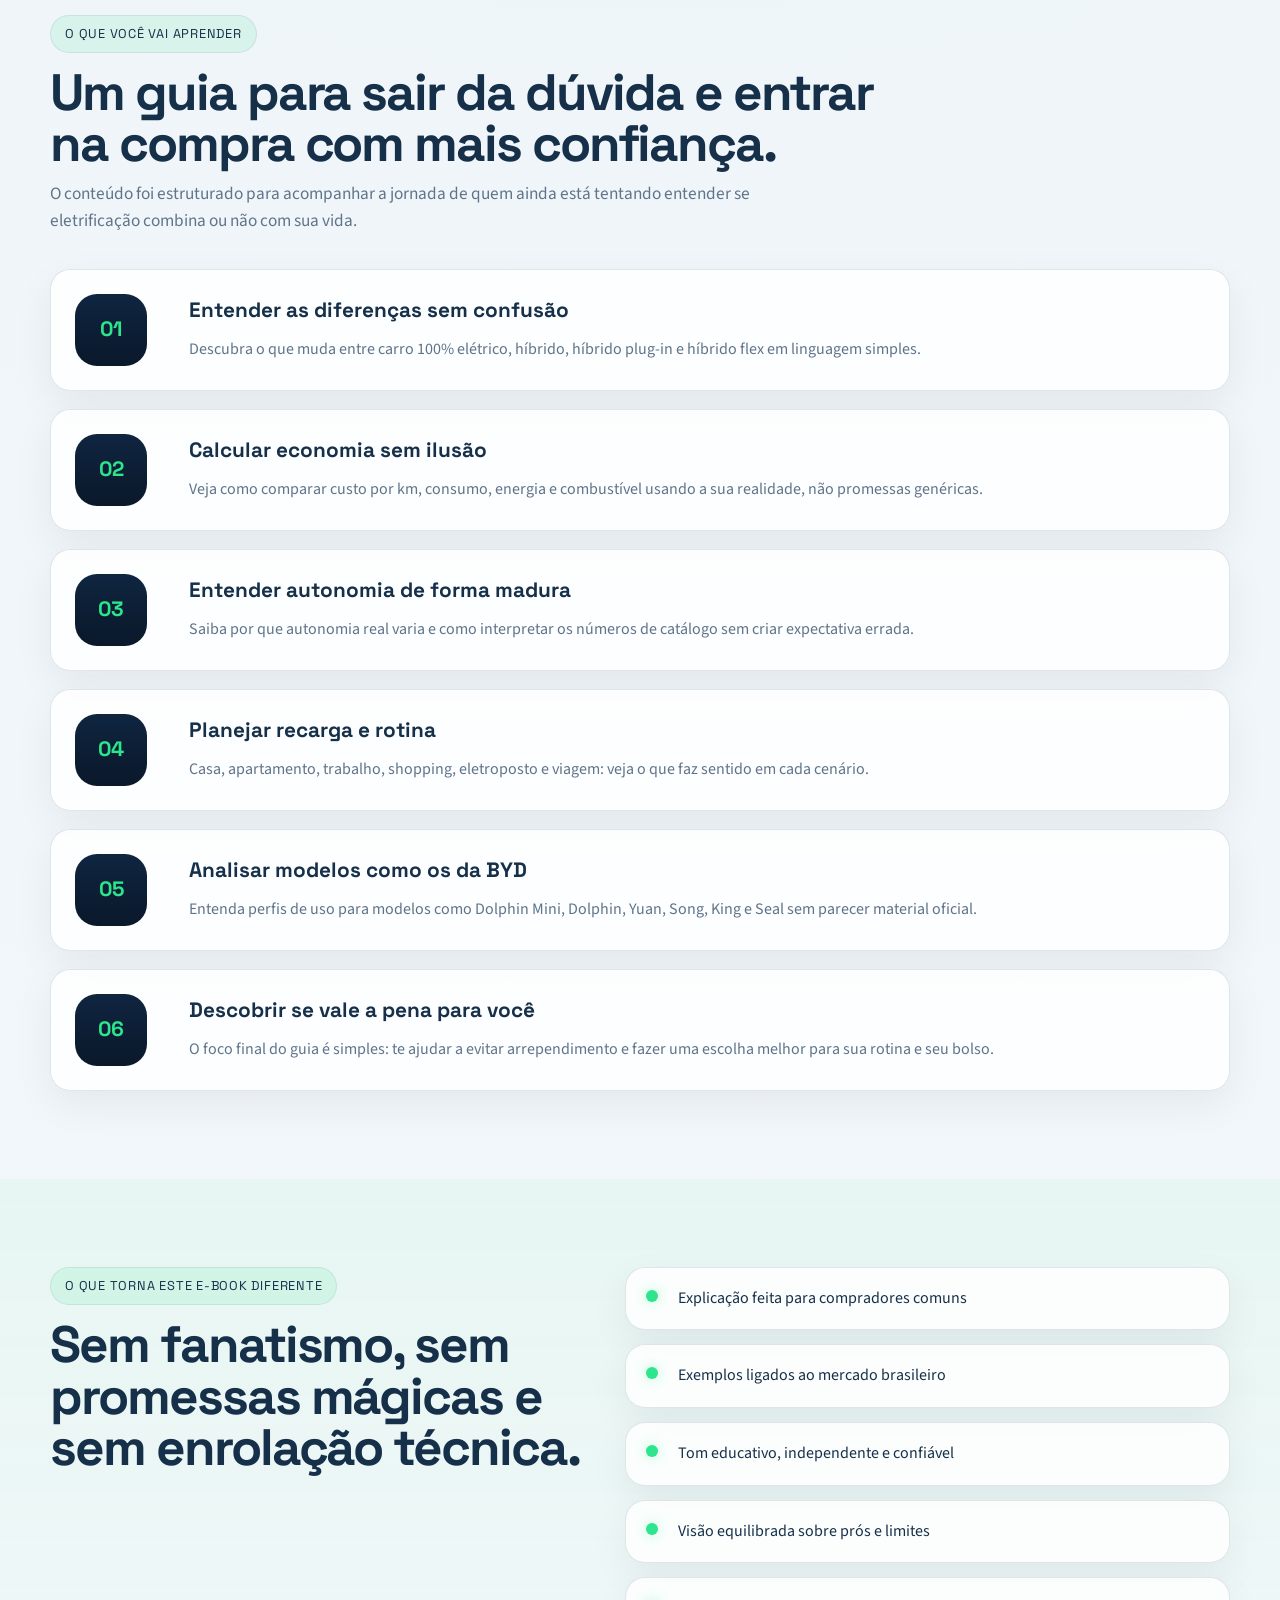
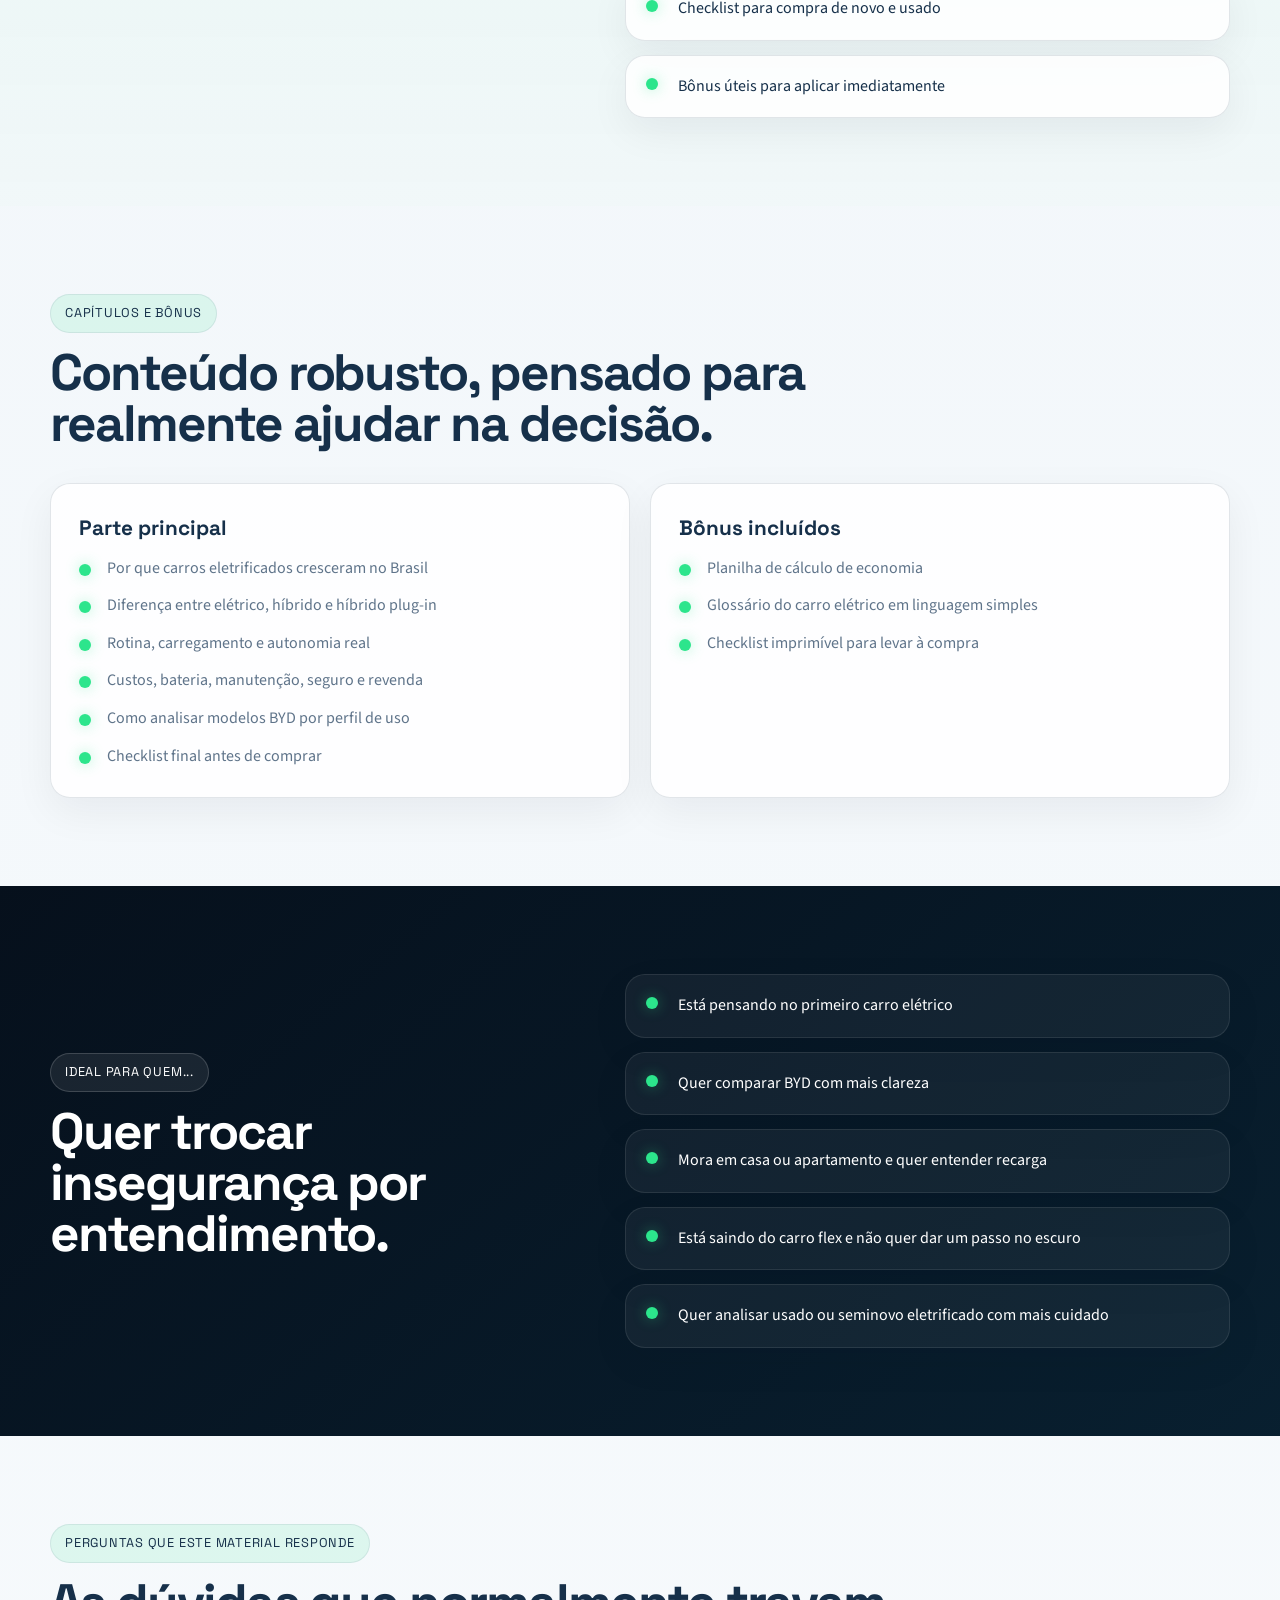
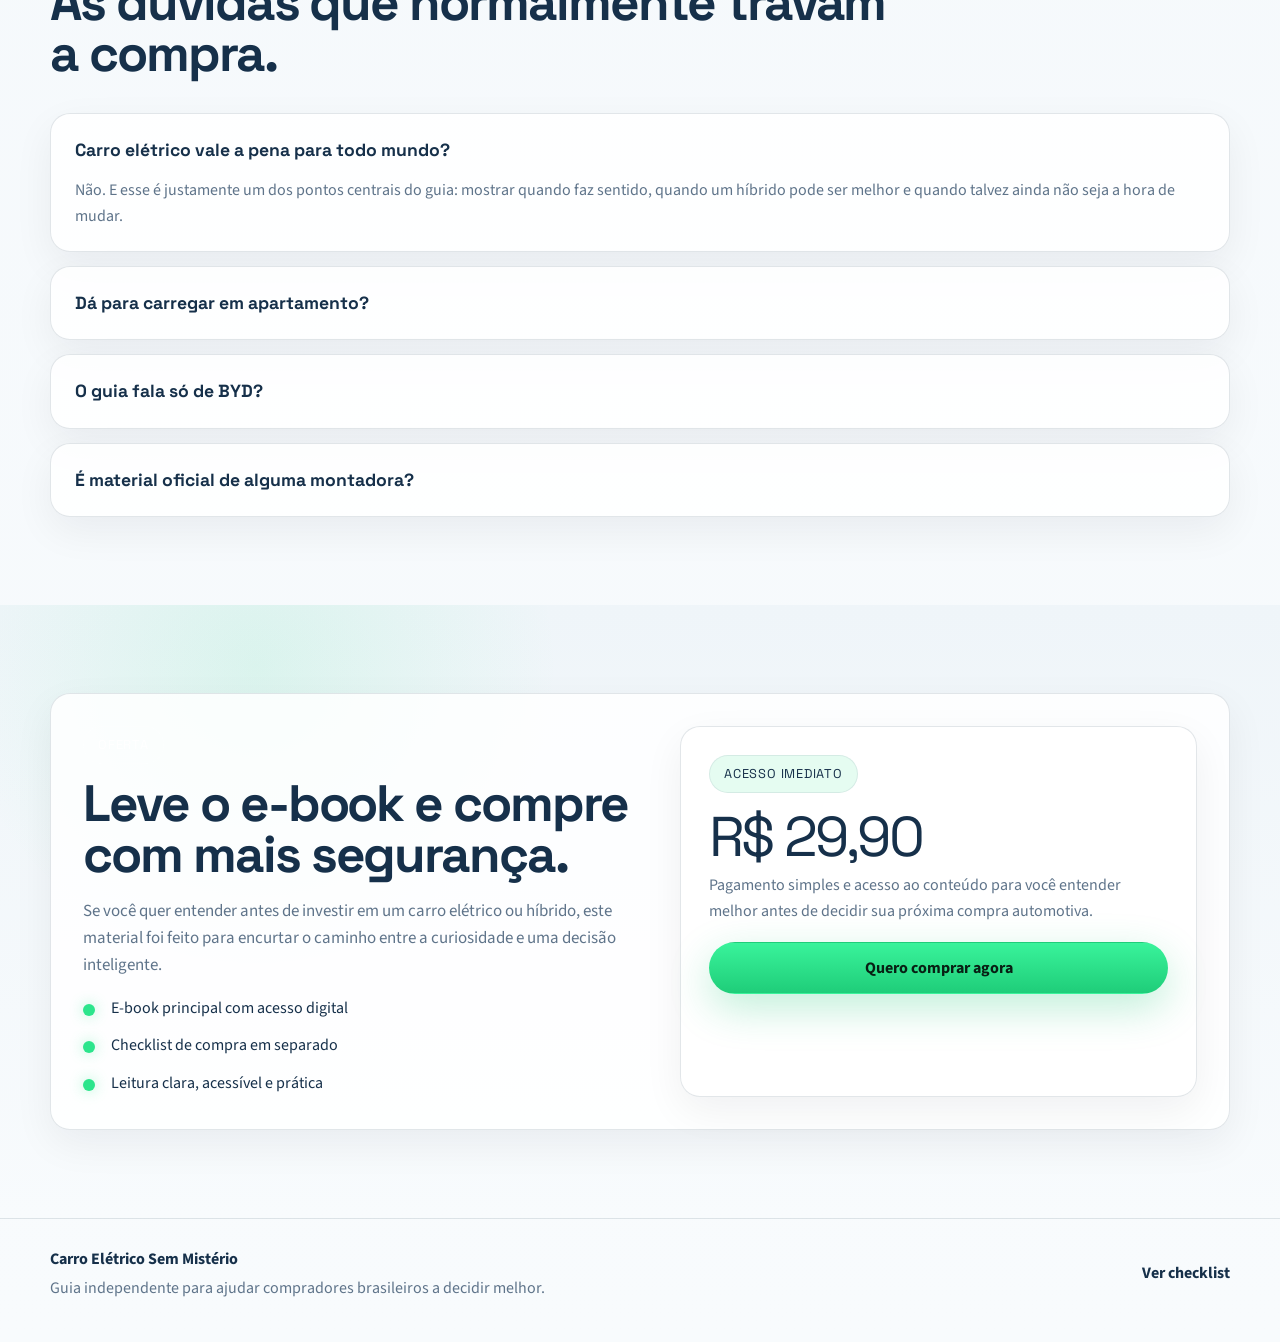
==== commit 6e5af223: "Refine hero and strengthen second fold" ====
--- a/index.html
+++ b/index.html
@@ -26,13 +26,8 @@
           <div class="pill">Guia independente • Brasil</div>
           <h1>Carro Elétrico Sem Mistério</h1>
           <p class="hero__lead">
-            O guia prático para entender, comprar e usar seu primeiro BYD ou carro
-            eletrificado sem medo de errar.
-          </p>
-          <p class="hero__text">
-            Um material direto, didático e confiável para quem quer parar de
-            adivinhar e começar a decidir com clareza antes de comprar um carro
-            elétrico, híbrido ou híbrido plug-in.
+            Entenda bateria, autonomia, carregamento e economia antes de comprar
+            seu primeiro carro elétrico ou híbrido.
           </p>
           <div class="hero__actions">
             <a class="btn btn--primary" href="#oferta">Quero o e-book</a>
@@ -55,6 +50,7 @@
             <div class="book-card__overlay"></div>
             <div class="book-card__content">
               <span class="book-card__tag">E-book digital</span>
+              <div class="book-card__shine"></div>
               <div class="book-card__mini-title">Carro Elétrico<br>Sem Mistério</div>
               <h2>Entenda antes de comprar</h2>
               <p>
@@ -84,32 +80,38 @@
     <main>
       <section class="section section--problem">
         <div class="container">
-          <div class="section-heading">
-            <span class="eyebrow">Para quem este material foi criado</span>
-            <h2>Se você está interessado em carro elétrico, mas sente que ainda falta clareza, este guia foi feito para você.</h2>
-          </div>
-          <div class="grid grid--3">
-            <article class="card">
+          <div class="impact-panel">
+            <div class="impact-panel__intro">
+              <span class="eyebrow">Para quem este material foi criado</span>
+              <h2>Você não precisa virar especialista para comprar melhor.</h2>
+              <p>
+                Este guia foi pensado para quem quer sair da empolgação ou do medo
+                e entrar numa decisão mais inteligente, prática e segura.
+              </p>
+            </div>
+            <div class="grid grid--3">
+              <article class="card card--impact">
               <h3>Você quer comprar melhor</h3>
               <p>
                 Sem cair em impulso, sem depender só de vídeo curto, sem confiar
                 cegamente em vendedor ou comentário de internet.
               </p>
-            </article>
-            <article class="card">
+              </article>
+              <article class="card card--impact">
               <h3>Você quer entender a rotina real</h3>
               <p>
                 Como carregar, quanto custa rodar, o que muda na manutenção e
                 quando um elétrico realmente faz sentido.
               </p>
-            </article>
-            <article class="card">
+              </article>
+              <article class="card card--impact">
               <h3>Você quer comparar com segurança</h3>
               <p>
                 Elétrico, híbrido, híbrido plug-in e flex sem confusão e sem
                 discurso exagerado.
               </p>
-            </article>
+              </article>
+            </div>
           </div>
         </div>
       </section>
--- a/styles.css
+++ b/styles.css
@@ -130,9 +130,9 @@
 }
 
 .hero__lead {
-  max-width: 640px;
-  margin: 0 0 14px;
-  font-size: clamp(1.18rem, 2vw, 1.5rem);
+  max-width: 560px;
+  margin: 0 0 24px;
+  font-size: clamp(1.18rem, 2vw, 1.42rem);
   color: rgba(255, 255, 255, 0.92);
 }
 
@@ -226,7 +226,12 @@
   border-radius: 34px;
   overflow: hidden;
   box-shadow: var(--shadow);
-  background: #0b1827;
+  background:
+    linear-gradient(150deg, rgba(255, 255, 255, 0.08), transparent 24%),
+    #0b1827;
+  transform: perspective(1400px) rotateY(-9deg) rotateX(1deg);
+  transform-origin: center left;
+  border: 1px solid rgba(255, 255, 255, 0.1);
 }
 
 .book-card__image,
@@ -253,6 +258,43 @@
   right: 24px;
   bottom: 24px;
   z-index: 1;
+}
+
+.book-card::before {
+  content: "";
+  position: absolute;
+  inset: 14px auto 14px 100%;
+  width: 18px;
+  border-radius: 0 18px 18px 0;
+  background:
+    linear-gradient(180deg, rgba(255,255,255,0.16), rgba(255,255,255,0.03)),
+    linear-gradient(180deg, #17314a, #091523);
+  box-shadow: inset 0 0 0 1px rgba(255,255,255,0.06);
+}
+
+.book-card::after {
+  content: "";
+  position: absolute;
+  left: 8%;
+  right: -4%;
+  bottom: -28px;
+  height: 42px;
+  border-radius: 50%;
+  background: rgba(0, 0, 0, 0.32);
+  filter: blur(18px);
+  z-index: 0;
+}
+
+.book-card__shine {
+  position: absolute;
+  top: -10%;
+  right: -18%;
+  width: 44%;
+  height: 72%;
+  background: linear-gradient(180deg, rgba(255,255,255,0.22), rgba(255,255,255,0));
+  transform: rotate(22deg);
+  opacity: 0.35;
+  pointer-events: none;
 }
 
 .book-card__mini-title {
@@ -289,6 +331,7 @@
   border-radius: var(--radius-sm);
   background: rgba(255, 255, 255, 0.08);
   backdrop-filter: blur(12px);
+  border: 1px solid rgba(255, 255, 255, 0.06);
 }
 
 .stats__item strong {
@@ -308,7 +351,36 @@
 }
 
 .section--problem {
-  padding-top: 70px;
+  position: relative;
+  z-index: 2;
+  margin-top: -38px;
+  padding-top: 0;
+}
+
+.impact-panel {
+  padding: 34px;
+  border: 1px solid rgba(255, 255, 255, 0.55);
+  border-radius: 34px;
+  background:
+    linear-gradient(135deg, rgba(255, 255, 255, 0.94), rgba(247, 251, 253, 0.94));
+  box-shadow: 0 28px 80px rgba(7, 24, 39, 0.12);
+  backdrop-filter: blur(14px);
+}
+
+.impact-panel__intro {
+  max-width: 760px;
+  margin-bottom: 24px;
+}
+
+.impact-panel__intro h2 {
+  margin-bottom: 12px;
+}
+
+.impact-panel__intro p {
+  margin: 0;
+  max-width: 660px;
+  color: var(--muted);
+  font-size: 1.08rem;
 }
 
 .section--accent {
@@ -388,6 +460,23 @@
   padding: 28px;
 }
 
+.card--impact {
+  position: relative;
+  overflow: hidden;
+  background:
+    linear-gradient(180deg, rgba(255,255,255,0.96), rgba(249,252,254,0.96));
+}
+
+.card--impact::after {
+  content: "";
+  position: absolute;
+  inset: auto -24px -24px auto;
+  width: 110px;
+  height: 110px;
+  border-radius: 50%;
+  background: radial-gradient(circle, rgba(44, 229, 140, 0.18), transparent 68%);
+}
+
 .card h3,
 .chapter-card h3,
 .feature h3 {
@@ -617,8 +706,21 @@
     padding-top: 56px;
   }
 
+  .book-card {
+    transform: none;
+  }
+
+  .book-card::before {
+    display: none;
+  }
+
   .stats {
     grid-template-columns: 1fr;
+  }
+
+  .section--problem {
+    margin-top: 0;
+    padding-top: 34px;
   }
 }
 
@@ -646,6 +748,10 @@
 
   .book-card {
     min-height: 460px;
+  }
+
+  .impact-panel {
+    padding: 24px;
   }
 
   .footer__inner,
